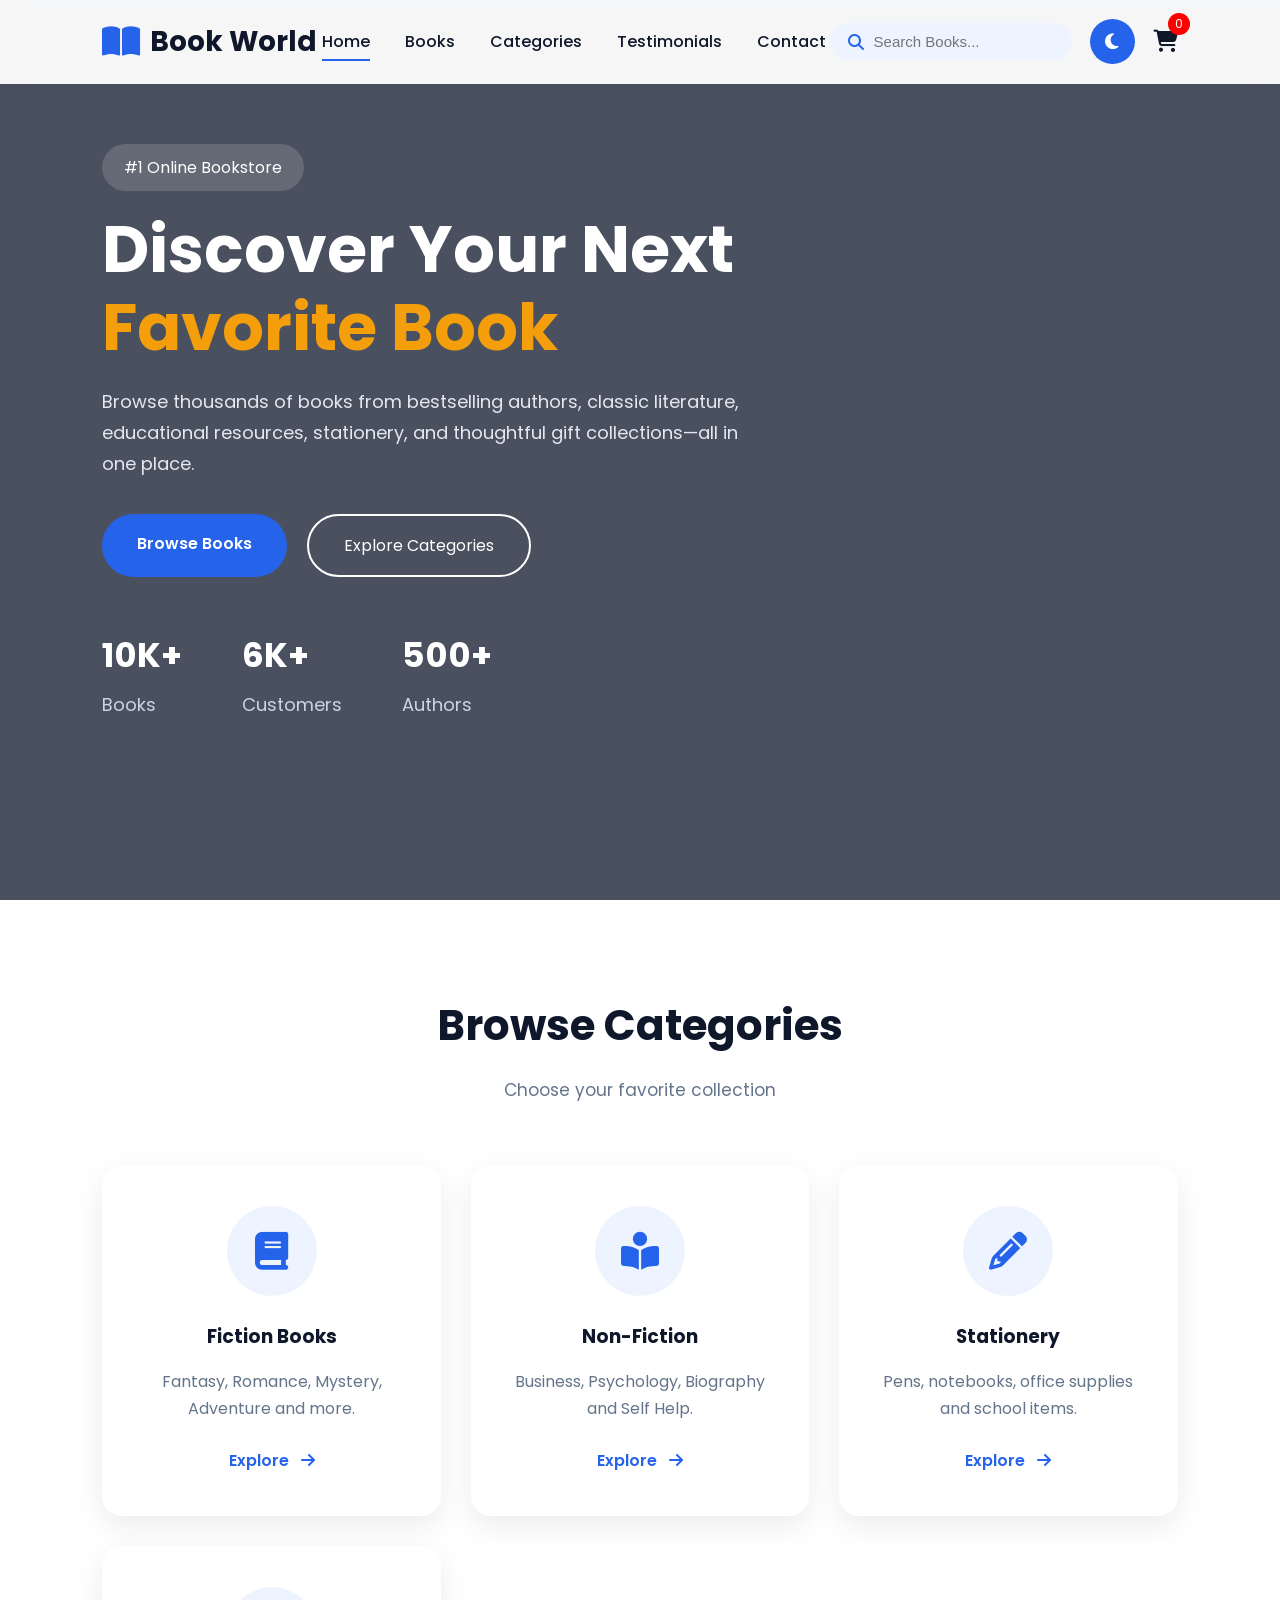
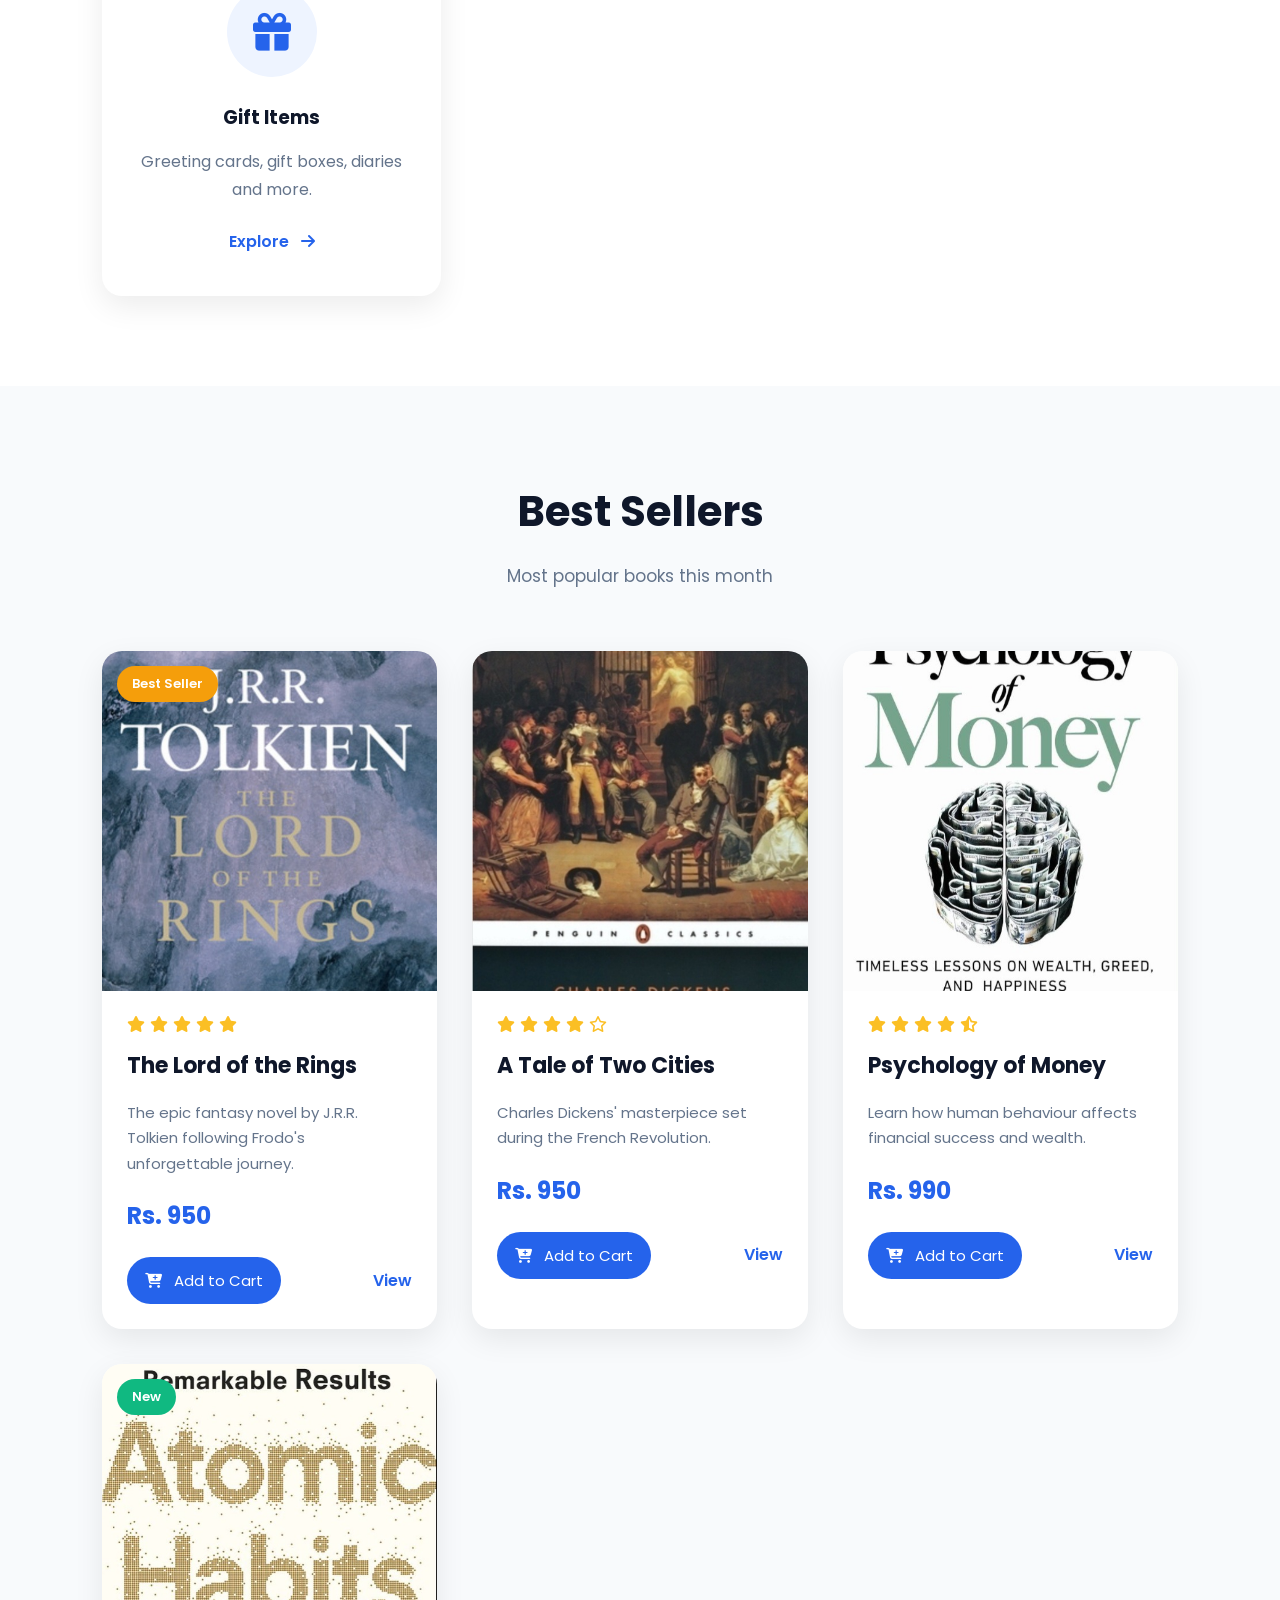
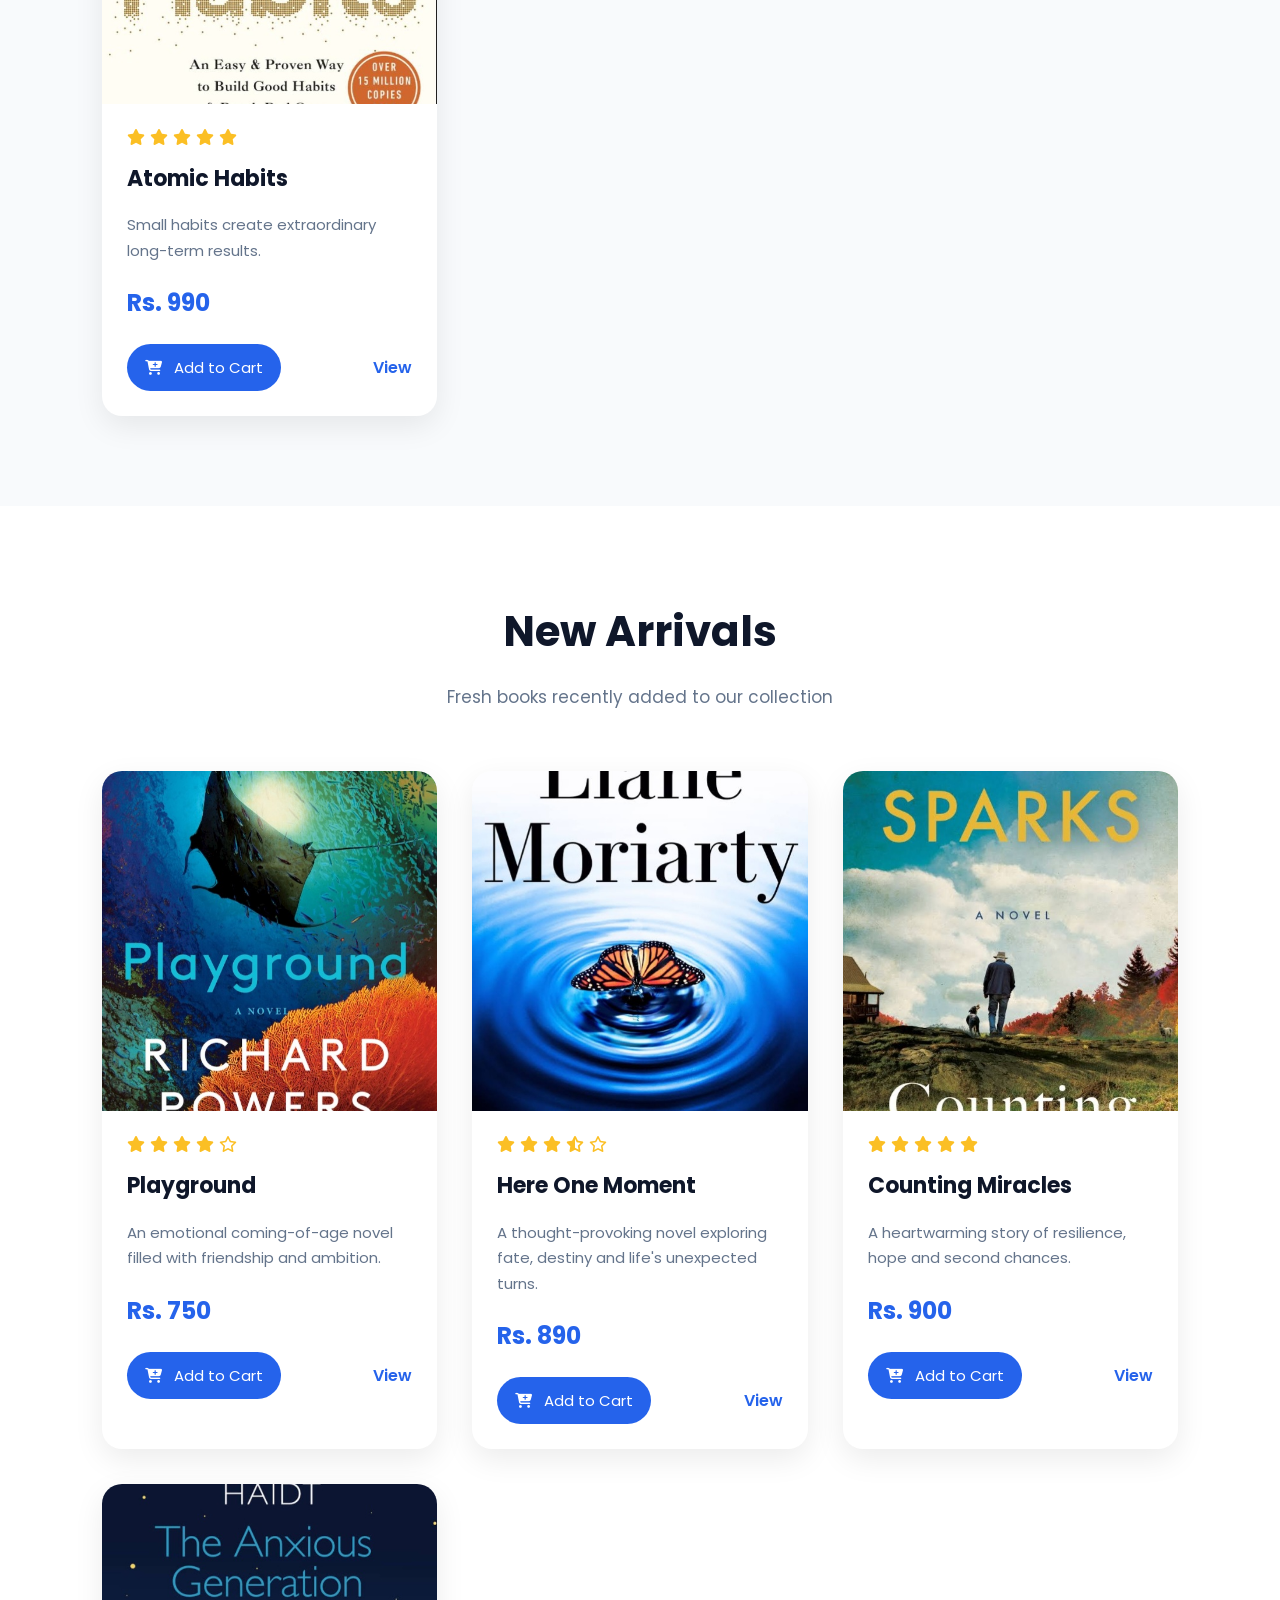
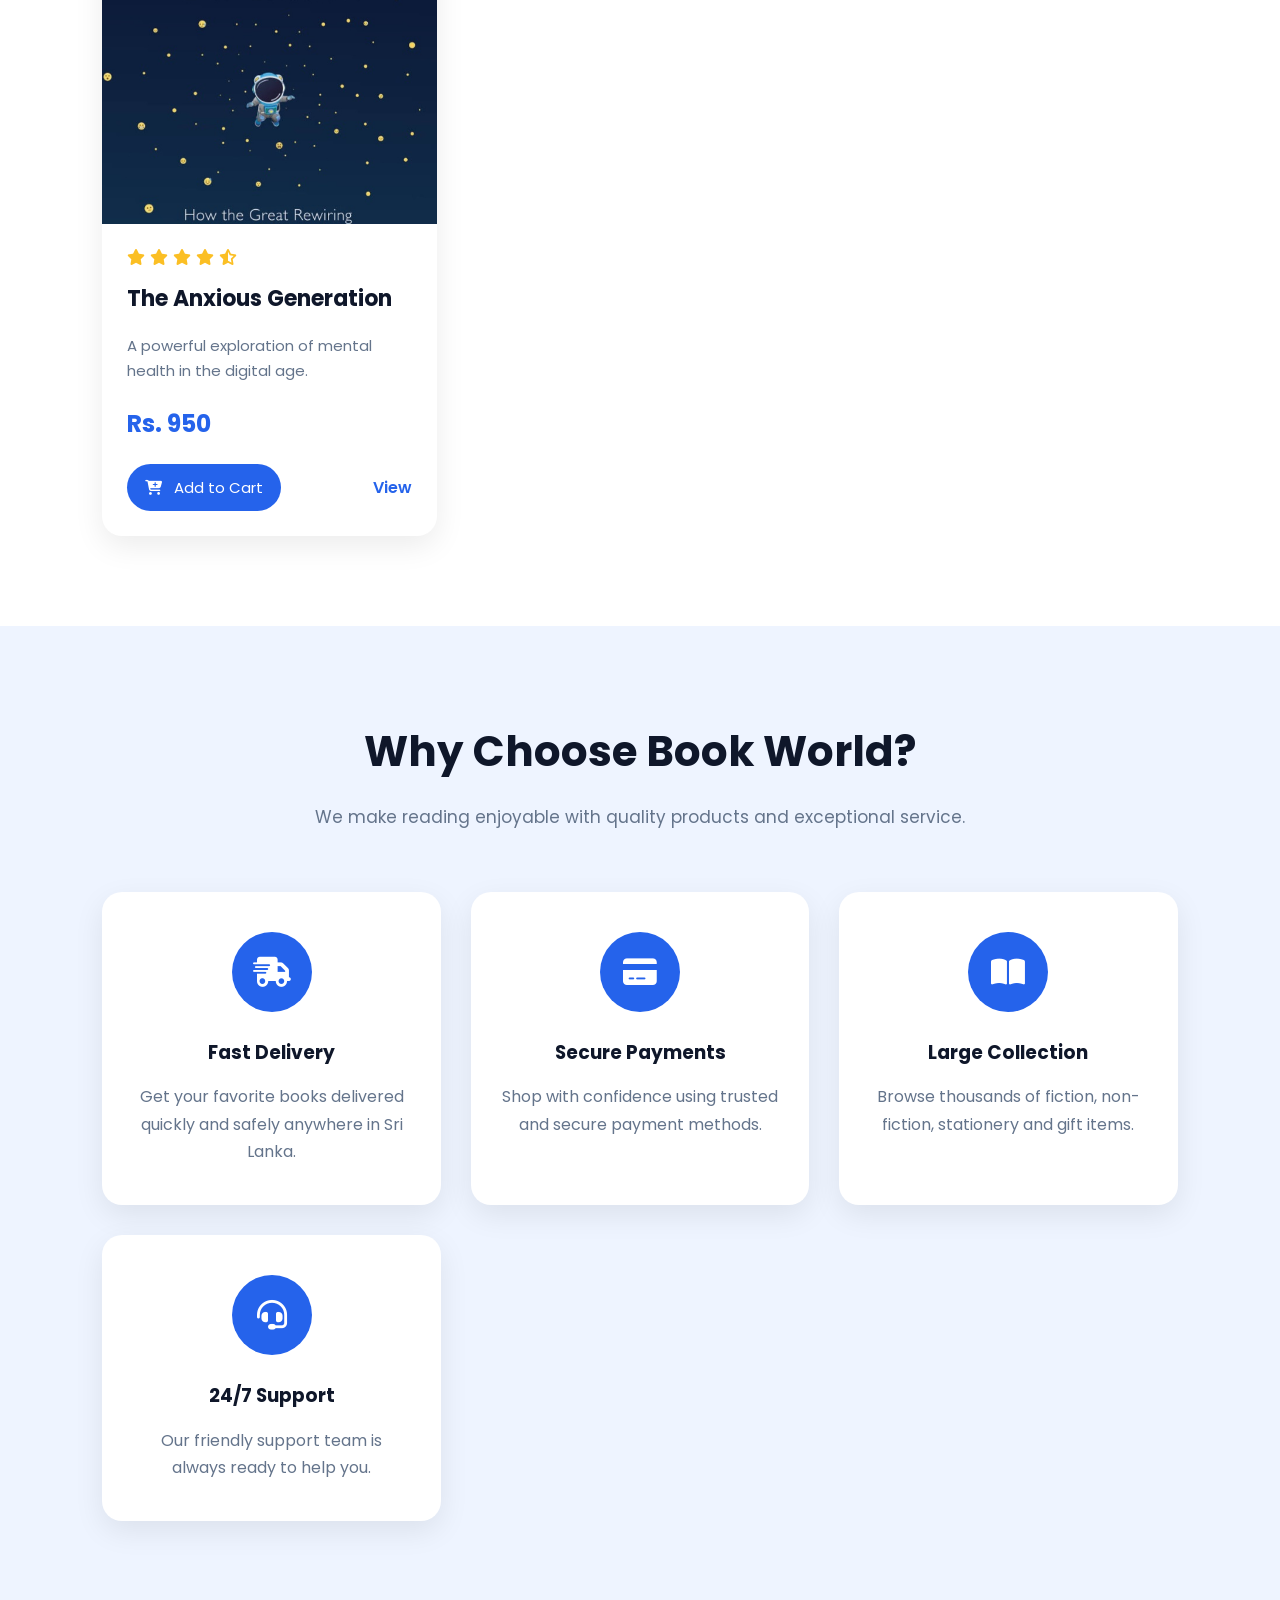
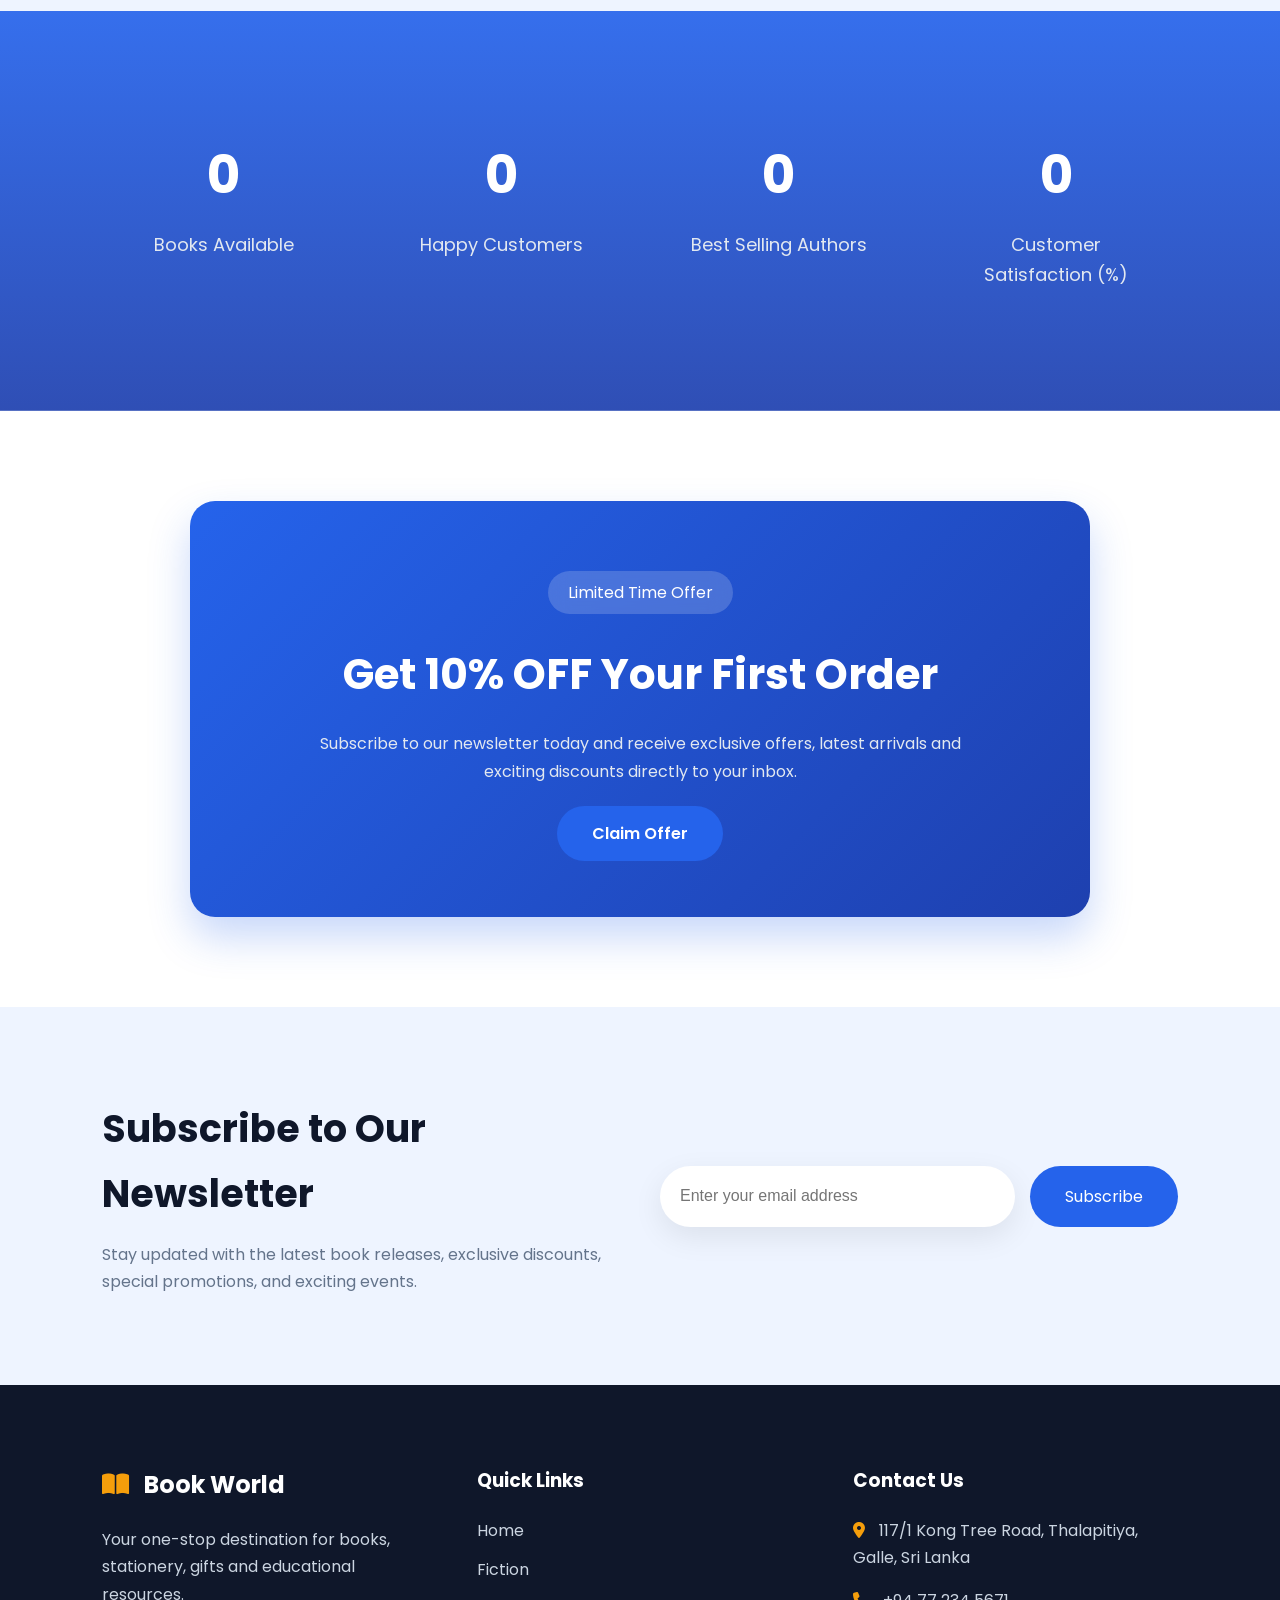
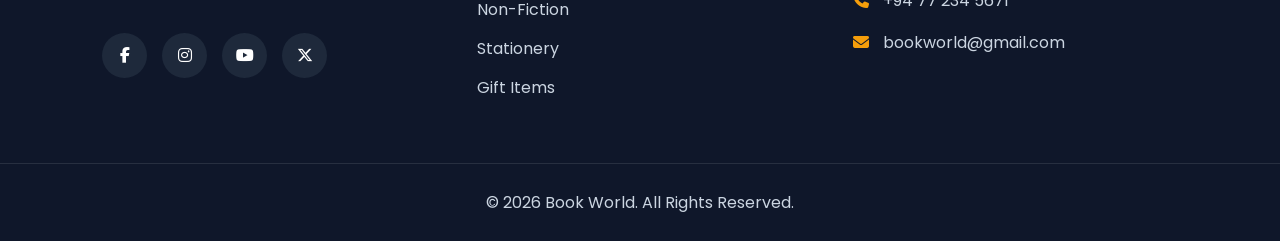
==== index.html @ b63938fe "Redesign homepage with modern bookstore UI" ====
<!DOCTYPE html>
<html lang="en">
<head>
    <meta charset="UTF-8">
    <meta name="viewport" content="width=device-width, initial-scale=1.0">

    <title>Book World | Discover Your Next Favorite Book</title>

    <!-- Google Font -->
    <link href="https://fonts.googleapis.com/css2?family=Poppins:wght@300;400;500;600;700&display=swap" rel="stylesheet">

    <!-- Font Awesome -->
    <link rel="stylesheet"
    href="https://cdnjs.cloudflare.com/ajax/libs/font-awesome/6.6.0/css/all.min.css">

    <link rel="stylesheet" href="styles/style.css">
    <link rel="stylesheet" href="styles/responsive.css">
</head>

<body>

<!-- ================= Loading Screen ================= -->

<div class="loader">

    <div class="loader-content">

        <i class="fa-solid fa-book-open"></i>

        <h2>Book World</h2>

        <span>Loading...</span>

    </div>

</div>

<!-- ================= Scroll To Top ================= -->

<button id="topBtn">

<i class="fa-solid fa-arrow-up"></i>

</button>

<!-- ================= Header ================= -->

<header>

<nav class="navbar">

<div class="logo">

<i class="fa-solid fa-book-open"></i>

<h2>Book World</h2>

</div>

<ul class="nav-links">

<li><a href="index.html" class="active">Home</a></li>

<li><a href="#books">Books</a></li>

<li><a href="#categories">Categories</a></li>

<li><a href="testimonial.html">Testimonials</a></li>

<li><a href="contact us.html">Contact</a></li>

</ul>

<div class="nav-icons">

<div class="search-box">

<i class="fa-solid fa-magnifying-glass"></i>

<input
type="text"
placeholder="Search Books..."
id="searchInput">

</div>

<button id="themeBtn">

<i class="fa-solid fa-moon"></i>

</button>

<div class="cart">

<i class="fa-solid fa-cart-shopping"></i>

<span id="cartCount">0</span>

</div>

<div class="menu-btn">

<i class="fa-solid fa-bars"></i>

</div>

</div>

</nav>

</header>

<!-- ================= Hero ================= -->

<section class="hero">

<div class="hero-overlay">

<div class="hero-content">

<span class="tag">

#1 Online Bookstore

</span>

<h1>

Discover Your Next

<span>Favorite Book</span>

</h1>

<p>

Browse thousands of books from bestselling authors,
classic literature, educational resources, stationery,
and thoughtful gift collections—all in one place.

</p>

<div class="hero-buttons">

<a href="#books" class="primary-btn">

Browse Books

</a>

<a href="#categories" class="secondary-btn">

Explore Categories

</a>

</div>

<div class="hero-stats">

<div>

<h2>10K+</h2>

<p>Books</p>

</div>

<div>

<h2>6K+</h2>

<p>Customers</p>

</div>

<div>

<h2>500+</h2>

<p>Authors</p>

</div>

</div>

</div>

</div>

</section>

<!-- ================= Categories ================= -->

<section class="categories" id="categories">

<div class="section-title">

<h2>

Browse Categories

</h2>

<p>

Choose your favorite collection

</p>

</div>

<div class="category-grid">

<a href="fiction.html" class="category-card">

<div class="category-icon">

<i class="fa-solid fa-book"></i>

</div>

<h3>

Fiction Books

</h3>

<p>

Fantasy, Romance, Mystery,
Adventure and more.

</p>

<span>

Explore

<i class="fa-solid fa-arrow-right"></i>

</span>

</a>

<a href="non-fiction.html" class="category-card">

<div class="category-icon">

<i class="fa-solid fa-book-open-reader"></i>

</div>

<h3>

Non-Fiction

</h3>

<p>

Business, Psychology,
Biography and Self Help.

</p>

<span>

Explore

<i class="fa-solid fa-arrow-right"></i>

</span>

</a>

<a href="stationary.html" class="category-card">

<div class="category-icon">

<i class="fa-solid fa-pencil"></i>

</div>

<h3>

Stationery

</h3>

<p>

Pens, notebooks,
office supplies
and school items.

</p>

<span>

Explore

<i class="fa-solid fa-arrow-right"></i>

</span>

</a>

<a href="gifts & cards.html" class="category-card">

<div class="category-icon">

<i class="fa-solid fa-gift"></i>

</div>

<h3>

Gift Items

</h3>

<p>

Greeting cards,
gift boxes,
diaries and more.

</p>

<span>

Explore

<i class="fa-solid fa-arrow-right"></i>

</span>

</a>

</div>

</section>

<!-- ================= Best Sellers ================= -->

<section class="books" id="books">

<div class="section-title">

<h2>

Best Sellers

</h2>

<p>

Most popular books this month

</p>

</div>

<div class="book-grid">
    <!-- ================= Book Card 1 ================= -->

<div class="book-card">

    <div class="book-image">

        <img src="book world images/lord of the rings.jpg" alt="The Lord of the Rings">

        <span class="badge">
            Best Seller
        </span>

    </div>

    <div class="book-info">

        <div class="rating">

            <i class="fas fa-star"></i>
            <i class="fas fa-star"></i>
            <i class="fas fa-star"></i>
            <i class="fas fa-star"></i>
            <i class="fas fa-star"></i>

        </div>

        <h3>The Lord of the Rings</h3>

        <p>
            The epic fantasy novel by J.R.R. Tolkien
            following Frodo's unforgettable journey.
        </p>

        <h4>Rs. 950</h4>

        <div class="book-buttons">

            <button class="cart-btn">

                <i class="fas fa-cart-plus"></i>

                Add to Cart

            </button>

            <a href="fiction.html">

                View

            </a>

        </div>

    </div>

</div>

<!-- ================= Book Card 2 ================= -->

<div class="book-card">

    <div class="book-image">

        <img src="book world images/a tale of two cities.jpg" alt="A Tale of Two Cities">

    </div>

    <div class="book-info">

        <div class="rating">

            <i class="fas fa-star"></i>
            <i class="fas fa-star"></i>
            <i class="fas fa-star"></i>
            <i class="fas fa-star"></i>
            <i class="far fa-star"></i>

        </div>

        <h3>A Tale of Two Cities</h3>

        <p>

            Charles Dickens' masterpiece set during
            the French Revolution.

        </p>

        <h4>Rs. 950</h4>

        <div class="book-buttons">

            <button class="cart-btn">

                <i class="fas fa-cart-plus"></i>

                Add to Cart

            </button>

            <a href="fiction.html">

                View

            </a>

        </div>

    </div>

</div>

<!-- ================= Book Card 3 ================= -->

<div class="book-card">

    <div class="book-image">

        <img src="book world images/psycology of money.jpg" alt="Psychology of Money">

    </div>

    <div class="book-info">

        <div class="rating">

            <i class="fas fa-star"></i>
            <i class="fas fa-star"></i>
            <i class="fas fa-star"></i>
            <i class="fas fa-star"></i>
            <i class="fas fa-star-half-alt"></i>

        </div>

        <h3>Psychology of Money</h3>

        <p>

            Learn how human behaviour affects
            financial success and wealth.

        </p>

        <h4>Rs. 990</h4>

        <div class="book-buttons">

            <button class="cart-btn">

                <i class="fas fa-cart-plus"></i>

                Add to Cart

            </button>

            <a href="non-fiction.html">

                View

            </a>

        </div>

    </div>

</div>

<!-- ================= Book Card 4 ================= -->

<div class="book-card">

    <div class="book-image">

        <img src="book world images/atomic habits.jpg" alt="Atomic Habits">

        <span class="badge sale">

            New

        </span>

    </div>

    <div class="book-info">

        <div class="rating">

            <i class="fas fa-star"></i>
            <i class="fas fa-star"></i>
            <i class="fas fa-star"></i>
            <i class="fas fa-star"></i>
            <i class="fas fa-star"></i>

        </div>

        <h3>Atomic Habits</h3>

        <p>

            Small habits create extraordinary
            long-term results.

        </p>

        <h4>Rs. 990</h4>

        <div class="book-buttons">

            <button class="cart-btn">

                <i class="fas fa-cart-plus"></i>

                Add to Cart

            </button>

            <a href="non-fiction.html">

                View

            </a>

        </div>

    </div>

</div>

</div>

</section>

<!-- ================= New Arrivals ================= -->

<section class="books arrivals">

    <div class="section-title">

        <h2>

            New Arrivals

        </h2>

        <p>

            Fresh books recently added to our collection

        </p>

    </div>

    <div class="book-grid">

    <div class="book-card">

    <div class="book-image">

    <img src="book world images/playground.jpg" alt="Playground">

    </div>

    <div class="book-info">

    <div class="rating">

    <i class="fas fa-star"></i>
    <i class="fas fa-star"></i>
    <i class="fas fa-star"></i>
    <i class="fas fa-star"></i>
    <i class="far fa-star"></i>

    </div>

    <h3>

    Playground

    </h3>

    <p>

    An emotional coming-of-age novel filled
    with friendship and ambition.

    </p>

    <h4>

    Rs. 750

    </h4>

    <div class="book-buttons">

    <button class="cart-btn">

    <i class="fas fa-cart-plus"></i>

    Add to Cart

    </button>

    <a href="fiction.html">

    View

    </a>

    </div>

    </div>

    </div>

    <div class="book-card">

    <div class="book-image">

    <img src="book world images/here one moment.jpg" alt="Here One Moment">

    </div>

    <div class="book-info">

    <div class="rating">

    <i class="fas fa-star"></i>
    <i class="fas fa-star"></i>
    <i class="fas fa-star"></i>
    <i class="fas fa-star-half-alt"></i>
    <i class="far fa-star"></i>

    </div>

    <h3>

    Here One Moment

    </h3>

    <p>

    A thought-provoking novel exploring fate,
    destiny and life's unexpected turns.

    </p>

    <h4>

    Rs. 890

    </h4>

    <div class="book-buttons">

    <button class="cart-btn">

    <i class="fas fa-cart-plus"></i>

    Add to Cart

    </button>

    <a href="fiction.html">

    View

    </a>

    </div>

    </div>

    </div>

    <div class="book-card">

    <div class="book-image">

    <img src="book world images/counting miracles.jpg" alt="Counting Miracles">

    </div>

    <div class="book-info">

    <div class="rating">

    <i class="fas fa-star"></i>
    <i class="fas fa-star"></i>
    <i class="fas fa-star"></i>
    <i class="fas fa-star"></i>
    <i class="fas fa-star"></i>

    </div>

    <h3>

    Counting Miracles

    </h3>

    <p>

    A heartwarming story of resilience,
    hope and second chances.

    </p>

    <h4>

    Rs. 900

    </h4>

    <div class="book-buttons">

    <button class="cart-btn">

    <i class="fas fa-cart-plus"></i>

    Add to Cart

    </button>

    <a href="fiction.html">

    View

    </a>

    </div>

    </div>

    </div>

    <div class="book-card">

    <div class="book-image">

    <img src="book world images/the anxious generation.jpg" alt="The Anxious Generation">

    </div>

    <div class="book-info">

    <div class="rating">

    <i class="fas fa-star"></i>
    <i class="fas fa-star"></i>
    <i class="fas fa-star"></i>
    <i class="fas fa-star"></i>
    <i class="fas fa-star-half-alt"></i>

    </div>

    <h3>

    The Anxious Generation

    </h3>

    <p>

    A powerful exploration of mental health
    in the digital age.

    </p>

    <h4>

    Rs. 950

    </h4>

    <div class="book-buttons">

    <button class="cart-btn">

    <i class="fas fa-cart-plus"></i>

    Add to Cart

    </button>

    <a href="non-fiction.html">

    View

    </a>

    </div>

    </div>

    </div>

    </div>

</section>

<!-- ================= WHY CHOOSE US ================= -->

<section class="features">

    <div class="section-title">

        <h2>Why Choose Book World?</h2>

        <p>We make reading enjoyable with quality products and exceptional service.</p>

    </div>

    <div class="feature-grid">

        <div class="feature-card">

            <div class="feature-icon">

                <i class="fas fa-truck-fast"></i>

            </div>

            <h3>Fast Delivery</h3>

            <p>

                Get your favorite books delivered quickly and safely anywhere in Sri Lanka.

            </p>

        </div>

        <div class="feature-card">

            <div class="feature-icon">

                <i class="fas fa-credit-card"></i>

            </div>

            <h3>Secure Payments</h3>

            <p>

                Shop with confidence using trusted and secure payment methods.

            </p>

        </div>

        <div class="feature-card">

            <div class="feature-icon">

                <i class="fas fa-book-open"></i>

            </div>

            <h3>Large Collection</h3>

            <p>

                Browse thousands of fiction, non-fiction, stationery and gift items.

            </p>

        </div>

        <div class="feature-card">

            <div class="feature-icon">

                <i class="fas fa-headset"></i>

            </div>

            <h3>24/7 Support</h3>

            <p>

                Our friendly support team is always ready to help you.

            </p>

        </div>

    </div>

</section>

<!-- ================= STATISTICS ================= -->

<section class="stats">

    <div class="overlay">

        <div class="stats-container">

            <div class="stat-box">

                <h2 class="counter" data-target="10000">0</h2>

                <p>Books Available</p>

            </div>

            <div class="stat-box">

                <h2 class="counter" data-target="6000">0</h2>

                <p>Happy Customers</p>

            </div>

            <div class="stat-box">

                <h2 class="counter" data-target="350">0</h2>

                <p>Best Selling Authors</p>

            </div>

            <div class="stat-box">

                <h2 class="counter" data-target="99">0</h2>

                <p>Customer Satisfaction (%)</p>

            </div>

        </div>

    </div>

</section>

<!-- ================= SPECIAL OFFER ================= -->

<section class="offer">

    <div class="offer-content">

        <span class="offer-tag">

            Limited Time Offer

        </span>

        <h2>

            Get 10% OFF Your First Order

        </h2>

        <p>

            Subscribe to our newsletter today and receive exclusive offers,
            latest arrivals and exciting discounts directly to your inbox.

        </p>

        <a href="#newsletter" class="primary-btn">

            Claim Offer

        </a>

    </div>

</section>

<!-- ================= NEWSLETTER ================= -->

<section class="newsletter" id="newsletter">

    <div class="newsletter-container">

        <div class="newsletter-text">

            <h2>Subscribe to Our Newsletter</h2>

            <p>
                Stay updated with the latest book releases, exclusive discounts,
                special promotions, and exciting events.
            </p>

        </div>

        <form class="newsletter-form">

            <input
                type="email"
                placeholder="Enter your email address"
                required
            >

            <button type="submit">

                Subscribe

            </button>

        </form>

    </div>

</section>

<!-- ================= FOOTER ================= -->

<footer>

    <div class="footer-container">

        <div class="footer-column">

            <h2>

                <i class="fas fa-book-open"></i>

                Book World

            </h2>

            <p>

                Your one-stop destination for books,
                stationery, gifts and educational resources.

            </p>

            <div class="social-icons">

                <a href="https://facebook.com">

                    <i class="fab fa-facebook-f"></i>

                </a>

                <a href="https://instagram.com">

                    <i class="fab fa-instagram"></i>

                </a>

                <a href="https://youtube.com">

                    <i class="fab fa-youtube"></i>

                </a>

                <a href="#">

                    <i class="fab fa-x-twitter"></i>

                </a>

            </div>

        </div>

        <div class="footer-column">

            <h3>

                Quick Links

            </h3>

            <ul>

                <li><a href="index.html">Home</a></li>

                <li><a href="fiction.html">Fiction</a></li>

                <li><a href="non-fiction.html">Non-Fiction</a></li>

                <li><a href="stationary.html">Stationery</a></li>

                <li><a href="gifts & cards.html">Gift Items</a></li>

            </ul>

        </div>

        <div class="footer-column">

            <h3>

                Contact Us

            </h3>

            <p>

                <i class="fas fa-location-dot"></i>

                117/1 Kong Tree Road,
                Thalapitiya,
                Galle,
                Sri Lanka

            </p>

            <p>

                <i class="fas fa-phone"></i>

                +94 77 234 5671

            </p>

            <p>

                <i class="fas fa-envelope"></i>

                bookworld@gmail.com

            </p>

        </div>

    </div>

    <div class="footer-bottom">

        <p>

            © 2026 Book World.
            All Rights Reserved.

        </p>

    </div>

</footer>

<!-- ================= Toast Notification ================= -->

<div id="toast">

    <i class="fas fa-circle-check"></i>

    Item Added To Cart

</div>

<!-- ================= JavaScript ================= -->

<script src="js/script.js"></script>

</body>
</html>
---- styles/style.css ----
@import url('https://fonts.googleapis.com/css2?family=Poppins:wght@300;400;500;600;700;800&display=swap');

/* ================= ROOT VARIABLES ================= */

:root{

    --primary:#2563EB;
    --primary-dark:#1E40AF;
    --secondary:#F59E0B;
    --success:#10B981;

    --dark:#0F172A;
    --text:#334155;

    --light:#F8FAFC;
    --white:#ffffff;

    --border:#E2E8F0;

    --shadow:0 10px 30px rgba(0,0,0,.08);

    --transition:.35s ease;

    --radius:16px;

}

/* ================= RESET ================= */

*{

    margin:0;
    padding:0;
    box-sizing:border-box;

}

html{

    scroll-behavior:smooth;

}

body{

    font-family:'Poppins',sans-serif;

    background:var(--light);

    color:var(--text);

    overflow-x:hidden;

    line-height:1.7;

}

img{

    width:100%;
    display:block;

}

a{

    text-decoration:none;

}

ul{

    list-style:none;

}

button{

    cursor:pointer;

    border:none;

    font-family:'Poppins',sans-serif;

}

section{

    padding:90px 8%;

}

/* ================= LOADER ================= */

.loader{

    position:fixed;

    inset:0;

    background:#fff;

    display:flex;

    justify-content:center;

    align-items:center;

    z-index:99999;

    transition:.5s;

}

.loader-content{

    text-align:center;

}

.loader-content i{

    color:var(--primary);

    font-size:60px;

    margin-bottom:15px;

}

.loader-content h2{

    color:var(--dark);

    font-size:34px;

    margin-bottom:10px;

}

.loader-content span{

    color:#777;

    font-size:18px;

}

/* ================= SCROLL BUTTON ================= */

#topBtn{

    position:fixed;

    right:30px;

    bottom:30px;

    width:55px;

    height:55px;

    border-radius:50%;

    background:var(--primary);

    color:white;

    display:none;

    z-index:999;

    box-shadow:var(--shadow);

    transition:var(--transition);

}

#topBtn:hover{

    background:var(--secondary);

    transform:translateY(-5px);

}

/* ================= NAVBAR ================= */

.navbar{

    position:fixed;

    top:0;

    left:0;

    width:100%;

    padding:18px 8%;

    background:rgba(255,255,255,.95);

    backdrop-filter:blur(10px);

    display:flex;

    justify-content:space-between;

    align-items:center;

    z-index:1000;

    box-shadow:0 2px 15px rgba(0,0,0,.05);

}

.logo{

    display:flex;

    align-items:center;

    gap:10px;

}

.logo i{

    color:var(--primary);

    font-size:34px;

}

.logo h2{

    color:var(--dark);

    font-size:28px;

}

.nav-links{

    display:flex;

    gap:35px;

}

.nav-links a{

    color:var(--dark);

    font-weight:500;

    transition:var(--transition);

    position:relative;

}

.nav-links a::after{

    content:"";

    position:absolute;

    width:0;

    height:2px;

    background:var(--primary);

    left:0;

    bottom:-8px;

    transition:var(--transition);

}

.nav-links a:hover::after,

.nav-links .active::after{

    width:100%;

}

.nav-links a:hover{

    color:var(--primary);

}

/* ================= NAV ICONS ================= */

.nav-icons{

    display:flex;

    align-items:center;

    gap:18px;

}

.search-box{

    background:#EEF4FF;

    border-radius:50px;

    display:flex;

    align-items:center;

    padding:10px 18px;

}

.search-box i{

    color:var(--primary);

}

.search-box input{

    border:none;

    outline:none;

    background:none;

    margin-left:10px;

    width:180px;

    font-size:15px;

}

#themeBtn{

    width:45px;

    height:45px;

    border-radius:50%;

    background:var(--primary);

    color:#fff;

    font-size:18px;

    transition:var(--transition);

}

#themeBtn:hover{

    transform:rotate(180deg);

    background:var(--secondary);

}

.cart{

    position:relative;

    cursor:pointer;

    font-size:22px;

    color:var(--dark);

}

.cart span{

    position:absolute;

    top:-10px;

    right:-12px;

    width:22px;

    height:22px;

    border-radius:50%;

    background:red;

    color:white;

    font-size:12px;

    display:flex;

    justify-content:center;

    align-items:center;

}

.menu-btn{

    display:none;

    font-size:24px;

    cursor:pointer;

}

/* ================= HERO ================= */

.hero{

    min-height:100vh;

    display:flex;

    align-items:center;

    background:

    linear-gradient(rgba(15,23,42,.75),

    rgba(15,23,42,.75)),

    url("../book world images/hero.jpg");

    background-size:cover;

    background-position:center;

    color:white;

}

.hero-overlay{

    width:100%;

}

.hero-content{

    max-width:650px;

}

.tag{

    display:inline-block;

    background:rgba(255,255,255,.15);

    padding:10px 22px;

    border-radius:30px;

    margin-bottom:20px;

    backdrop-filter:blur(10px);

}

.hero-content h1{

    font-size:65px;

    line-height:1.2;

    margin-bottom:20px;

}

.hero-content h1 span{

    color:var(--secondary);

}

.hero-content p{

    font-size:18px;

    color:#E2E8F0;

    margin-bottom:35px;

}

/* ================= BUTTONS ================= */

.hero-buttons{

    display:flex;

    gap:20px;

    margin-bottom:50px;

}

.primary-btn{

    padding:16px 35px;

    background:var(--primary);

    color:white;

    border-radius:50px;

    font-weight:600;

    transition:var(--transition);

}

.primary-btn:hover{

    background:var(--secondary);

    transform:translateY(-5px);

}

.secondary-btn{

    padding:16px 35px;

    border:2px solid white;

    border-radius:50px;

    color:white;

    transition:var(--transition);

}

.secondary-btn:hover{

    background:white;

    color:var(--dark);

}

.hero-stats{

    display:flex;

    gap:60px;

}

.hero-stats h2{

    font-size:34px;

}

.hero-stats p{

    margin-top:5px;

    color:#CBD5E1;

}

/* =====================================================
   SECTION TITLES
====================================================== */

.section-title{

    text-align:center;

    margin-bottom:60px;

}

.section-title h2{

    font-size:42px;

    color:var(--dark);

    margin-bottom:15px;

    font-weight:700;

}

.section-title p{

    color:#64748B;

    font-size:17px;

}

/* =====================================================
   CATEGORIES
====================================================== */

.categories{

    background:#fff;

}

.category-grid{

    display:grid;

    grid-template-columns:repeat(auto-fit,minmax(250px,1fr));

    gap:30px;

}

.category-card{

    background:#fff;

    border-radius:20px;

    padding:40px 30px;

    text-align:center;

    box-shadow:var(--shadow);

    transition:var(--transition);

    border:1px solid transparent;

}

.category-card:hover{

    transform:translateY(-12px);

    border-color:var(--primary);

}

.category-icon{

    width:90px;

    height:90px;

    margin:auto;

    border-radius:50%;

    background:#EEF4FF;

    display:flex;

    justify-content:center;

    align-items:center;

    margin-bottom:25px;

}

.category-icon i{

    font-size:38px;

    color:var(--primary);

}

.category-card h3{

    color:var(--dark);

    margin-bottom:15px;

}

.category-card p{

    color:#64748B;

    margin-bottom:25px;

}

.category-card span{

    color:var(--primary);

    font-weight:600;

}

.category-card span i{

    margin-left:8px;

    transition:.3s;

}

.category-card:hover span i{

    transform:translateX(6px);

}

/* =====================================================
   BOOK SECTION
====================================================== */

.books{

    background:var(--light);

}

.book-grid{

    display:grid;

    grid-template-columns:repeat(auto-fit,minmax(270px,1fr));

    gap:35px;

}

/* =====================================================
   BOOK CARD
====================================================== */

.book-card{

    background:#fff;

    border-radius:20px;

    overflow:hidden;

    box-shadow:var(--shadow);

    transition:.35s;

    position:relative;

}

.book-card:hover{

    transform:translateY(-12px);

    box-shadow:0 20px 40px rgba(0,0,0,.15);

}

.book-image{

    position:relative;

    overflow:hidden;

}

.book-image img{

    height:340px;

    object-fit:cover;

    transition:.5s;

}

.book-card:hover img{

    transform:scale(1.08);

}

.badge{

    position:absolute;

    top:15px;

    left:15px;

    background:var(--secondary);

    color:#fff;

    padding:7px 15px;

    border-radius:30px;

    font-size:13px;

    font-weight:600;

}

.sale{

    background:var(--success);

}

.book-info{

    padding:25px;

}

.book-info h3{

    margin:15px 0;

    color:var(--dark);

    font-size:22px;

}

.book-info p{

    color:#64748B;

    font-size:15px;

    margin-bottom:20px;

}

.book-info h4{

    color:var(--primary);

    font-size:24px;

    margin-bottom:20px;

}

/* =====================================================
   RATINGS
====================================================== */

.rating{

    color:#FBBF24;

    display:flex;

    gap:5px;

}

/* =====================================================
   BOOK BUTTONS
====================================================== */

.book-buttons{

    display:flex;

    justify-content:space-between;

    align-items:center;

}

.cart-btn{

    background:var(--primary);

    color:#fff;

    padding:12px 18px;

    border-radius:40px;

    transition:.3s;

    font-size:15px;

}

.cart-btn:hover{

    background:var(--secondary);

}

.cart-btn i{

    margin-right:8px;

}

.book-buttons a{

    color:var(--primary);

    font-weight:600;

    transition:.3s;

}

.book-buttons a:hover{

    color:var(--secondary);

}

/* =====================================================
   NEW ARRIVALS
====================================================== */

.arrivals{

    background:#ffffff;

}

/* =====================================================
   FEATURES
====================================================== */

.features{

    background:#EEF4FF;

}

.feature-grid{

    display:grid;

    grid-template-columns:repeat(auto-fit,minmax(250px,1fr));

    gap:30px;

}

.feature-card{

    background:#fff;

    padding:40px 30px;

    border-radius:20px;

    text-align:center;

    transition:.35s;

    box-shadow:var(--shadow);

}

.feature-card:hover{

    transform:translateY(-10px);

}

.feature-icon{

    width:80px;

    height:80px;

    margin:auto;

    background:var(--primary);

    color:#fff;

    border-radius:50%;

    display:flex;

    justify-content:center;

    align-items:center;

    font-size:30px;

    margin-bottom:25px;

}

.feature-card h3{

    color:var(--dark);

    margin-bottom:15px;

}

.feature-card p{

    color:#64748B;

}

/* =====================================================
   STATISTICS
====================================================== */

.stats{

    background:
    linear-gradient(rgba(37,99,235,.92),
    rgba(30,64,175,.92)),
    url("../book world images/stats-bg.jpg");

    background-size:cover;
    background-position:center;
    color:#fff;

}

.overlay{

    width:100%;

}

.stats-container{

    display:grid;

    grid-template-columns:repeat(auto-fit,minmax(220px,1fr));

    gap:35px;

    text-align:center;

}

.stat-box{

    padding:30px 20px;

}

.stat-box h2{

    font-size:52px;

    margin-bottom:10px;

    font-weight:700;

}

.stat-box p{

    font-size:18px;

    color:#E2E8F0;

}

/* =====================================================
   SPECIAL OFFER
====================================================== */

.offer{

    background:#fff;

}

.offer-content{

    max-width:900px;

    margin:auto;

    text-align:center;

    padding:70px 40px;

    border-radius:25px;

    background:linear-gradient(135deg,var(--primary),var(--primary-dark));

    color:#fff;

    box-shadow:0 20px 40px rgba(37,99,235,.25);

}

.offer-tag{

    display:inline-block;

    padding:8px 20px;

    background:rgba(255,255,255,.18);

    border-radius:50px;

    margin-bottom:25px;

    backdrop-filter:blur(10px);

}

.offer-content h2{

    font-size:42px;

    margin-bottom:20px;

}

.offer-content p{

    max-width:650px;

    margin:0 auto 35px;

    color:#E2E8F0;

}

/* =====================================================
   NEWSLETTER
====================================================== */

.newsletter{

    background:#EEF4FF;

}

.newsletter-container{

    display:flex;

    justify-content:space-between;

    align-items:center;

    gap:40px;

    flex-wrap:wrap;

}

.newsletter-text{

    flex:1;

}

.newsletter-text h2{

    color:var(--dark);

    font-size:38px;

    margin-bottom:15px;

}

.newsletter-text p{

    color:#64748B;

    max-width:600px;

}

.newsletter-form{

    flex:1;

    display:flex;

    gap:15px;

    justify-content:flex-end;

    flex-wrap:wrap;

}

.newsletter-form input{

    flex:1;

    min-width:260px;

    padding:18px 20px;

    border:none;

    border-radius:50px;

    outline:none;

    font-size:16px;

    box-shadow:var(--shadow);

}

.newsletter-form button{

    padding:18px 35px;

    background:var(--primary);

    color:#fff;

    border-radius:50px;

    transition:var(--transition);

    font-size:16px;

}

.newsletter-form button:hover{

    background:var(--secondary);

}

/* =====================================================
   FOOTER
====================================================== */

footer{

    background:var(--dark);

    color:#CBD5E1;

    padding-top:80px;

}

.footer-container{

    width:84%;

    margin:auto;

    display:grid;

    grid-template-columns:repeat(auto-fit,minmax(250px,1fr));

    gap:50px;

    padding-bottom:50px;

}

.footer-column h2,
.footer-column h3{

    color:#fff;

    margin-bottom:20px;

}

.footer-column p{

    margin-bottom:15px;

}

.footer-column ul li{

    margin-bottom:12px;

}

.footer-column ul li a{

    color:#CBD5E1;

    transition:.3s;

}

.footer-column ul li a:hover{

    color:var(--secondary);

    padding-left:6px;

}

.footer-column i{

    margin-right:10px;

    color:var(--secondary);

}

/* =====================================================
   SOCIAL ICONS
====================================================== */

.social-icons{

    display:flex;

    gap:15px;

    margin-top:25px;

}

.social-icons a{

    width:45px;

    height:45px;

    border-radius:50%;

    background:#1E293B;

    color:#fff;

    display:flex;

    justify-content:center;

    align-items:center;

    transition:.35s;

}

.social-icons a i{

    margin:0;

    color:#fff;

}

.social-icons a:hover{

    background:var(--primary);

    transform:translateY(-5px);

}

.footer-bottom{

    border-top:1px solid rgba(255,255,255,.1);

    text-align:center;

    padding:25px;

}

/* =====================================================
   TOAST
====================================================== */

#toast{

    position:fixed;

    right:30px;

    bottom:30px;

    background:var(--success);

    color:#fff;

    padding:16px 25px;

    border-radius:12px;

    box-shadow:var(--shadow);

    opacity:0;

    visibility:hidden;

    transform:translateY(30px);

    transition:.35s;

    z-index:9999;

}

#toast.show{

    opacity:1;

    visibility:visible;

    transform:translateY(0);

}

#toast i{

    margin-right:10px;

}

/* =====================================================
   ANIMATIONS
====================================================== */

@keyframes fadeUp{

    from{

        opacity:0;

        transform:translateY(40px);

    }

    to{

        opacity:1;

        transform:translateY(0);

    }

}

.hero-content,
.category-card,
.book-card,
.feature-card{

    animation:fadeUp .8s ease;

}

/* =====================================================
   DARK MODE
====================================================== */

body.dark{

    background:#0F172A;

    color:#E2E8F0;

}

body.dark .navbar{

    background:#111827;

}

body.dark .logo h2,
body.dark .section-title h2,
body.dark .book-info h3,
body.dark .feature-card h3,
body.dark .newsletter-text h2{

    color:#fff;

}

body.dark .book-card,
body.dark .feature-card,
body.dark .category-card{

    background:#1E293B;

}

body.dark .book-info p,
body.dark .feature-card p,
body.dark .category-card p,
body.dark .section-title p{

    color:#CBD5E1;

}

body.dark .categories,
body.dark .offer,
body.dark .arrivals{

    background:#0F172A;

}

body.dark .features,
body.dark .newsletter{

    background:#111827;

}

body.dark .search-box{

    background:#334155;

}

body.dark .search-box input{

    color:#fff;

}

body.dark .search-box input::placeholder{

    color:#CBD5E1;

}

body.dark .nav-links a{

    color:#fff;

}

body.dark footer{

    background:#020617;

}
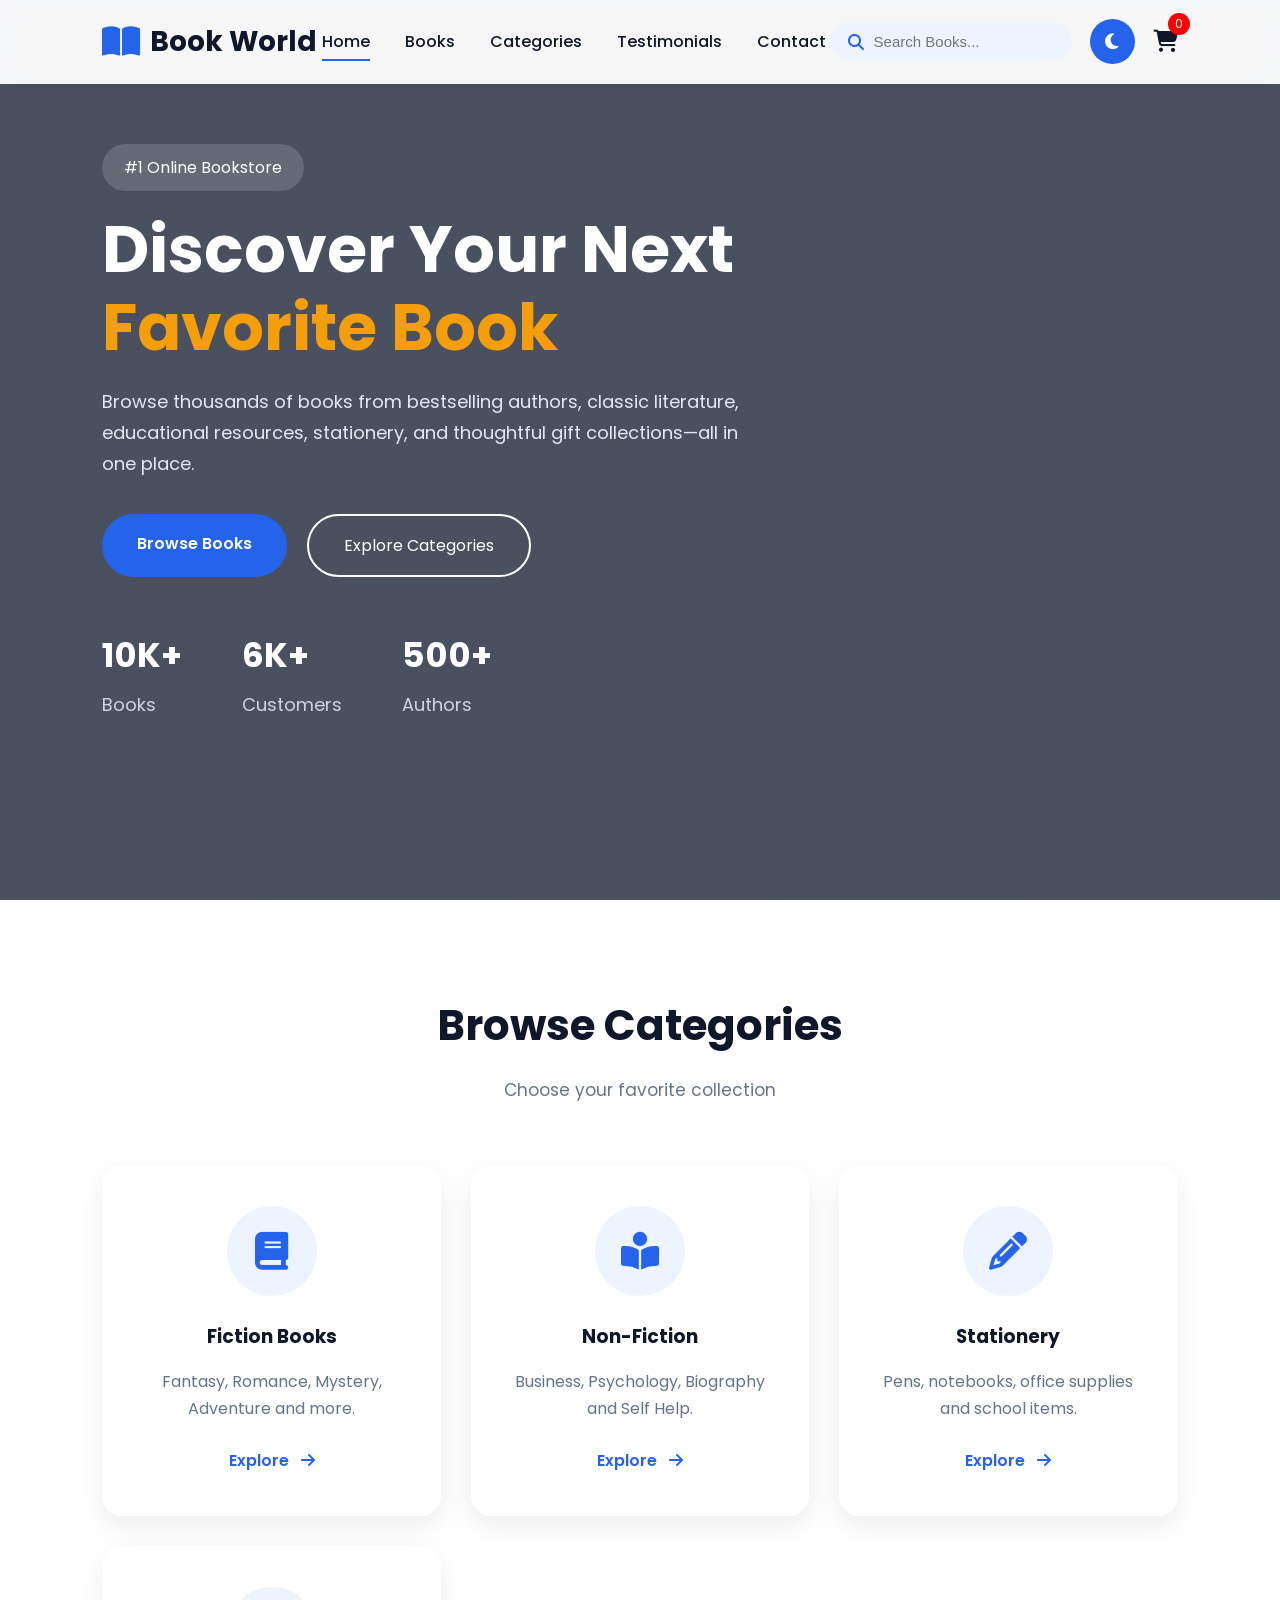
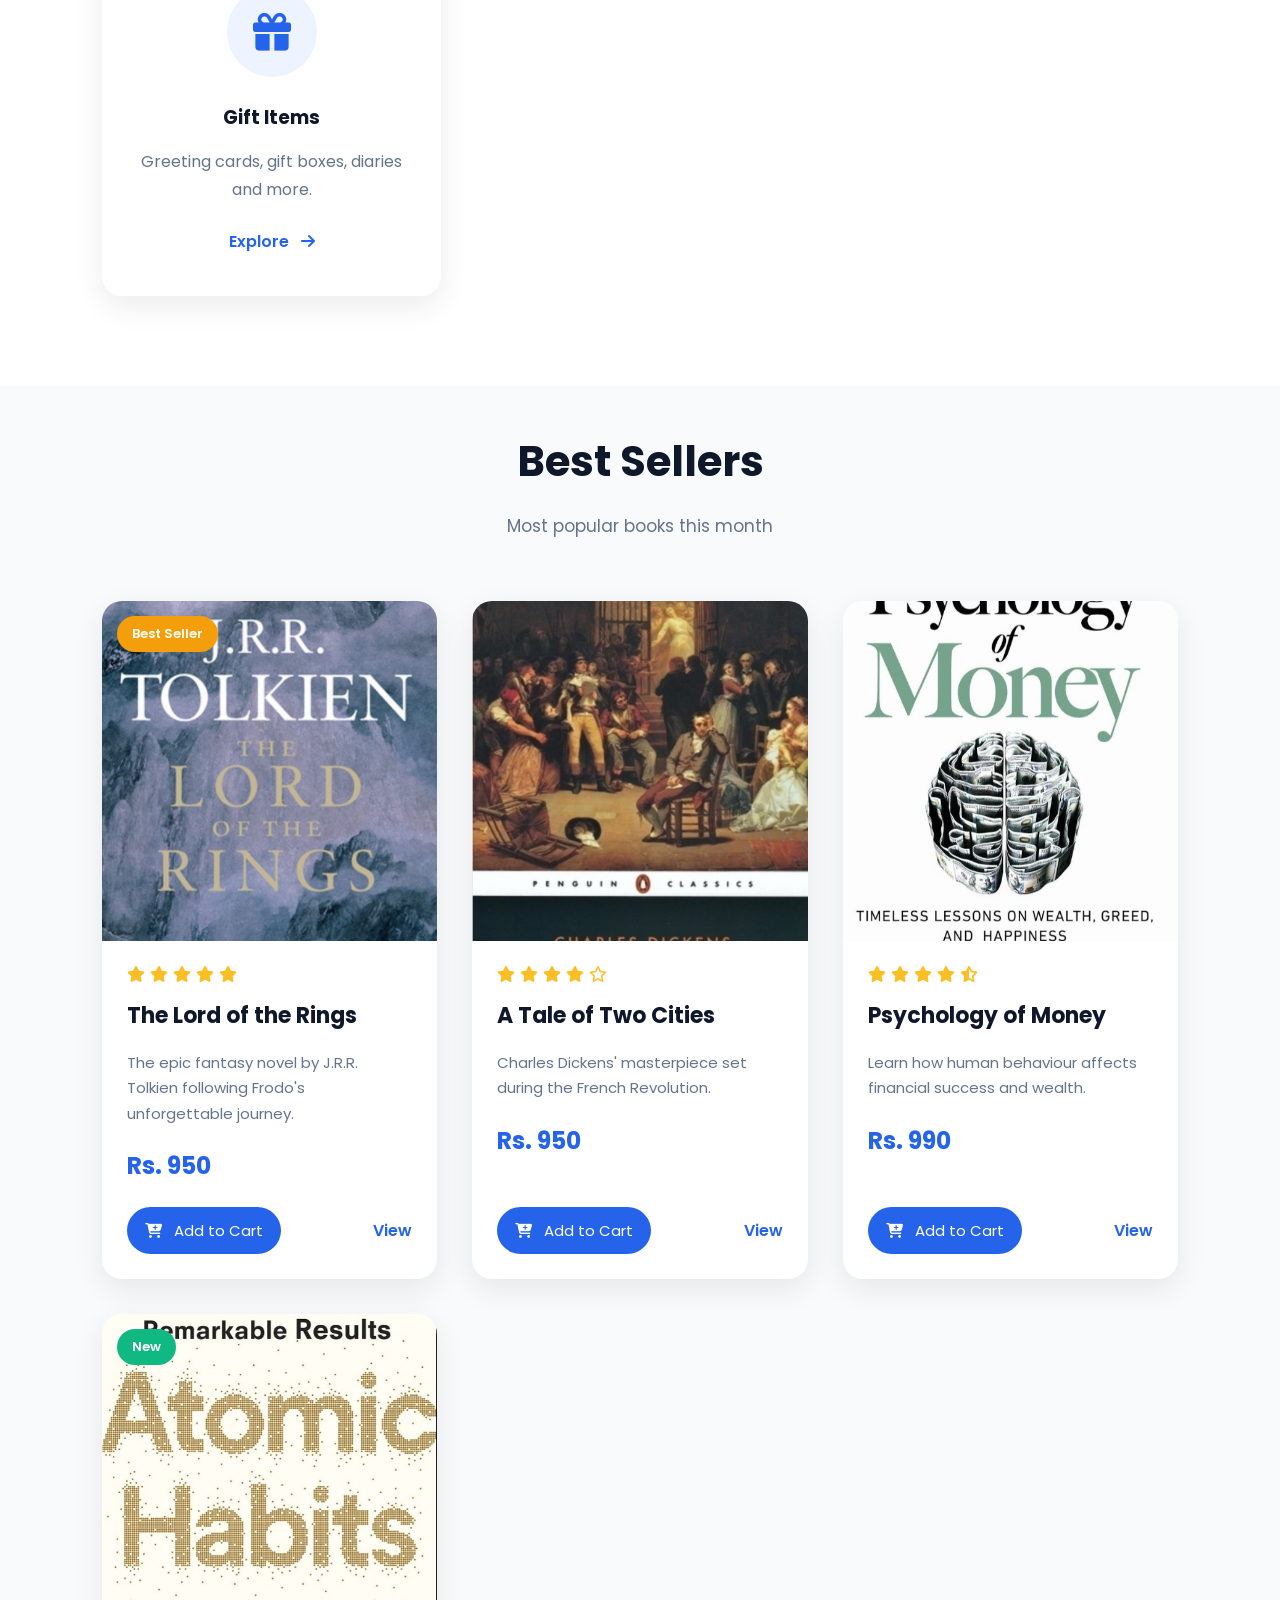
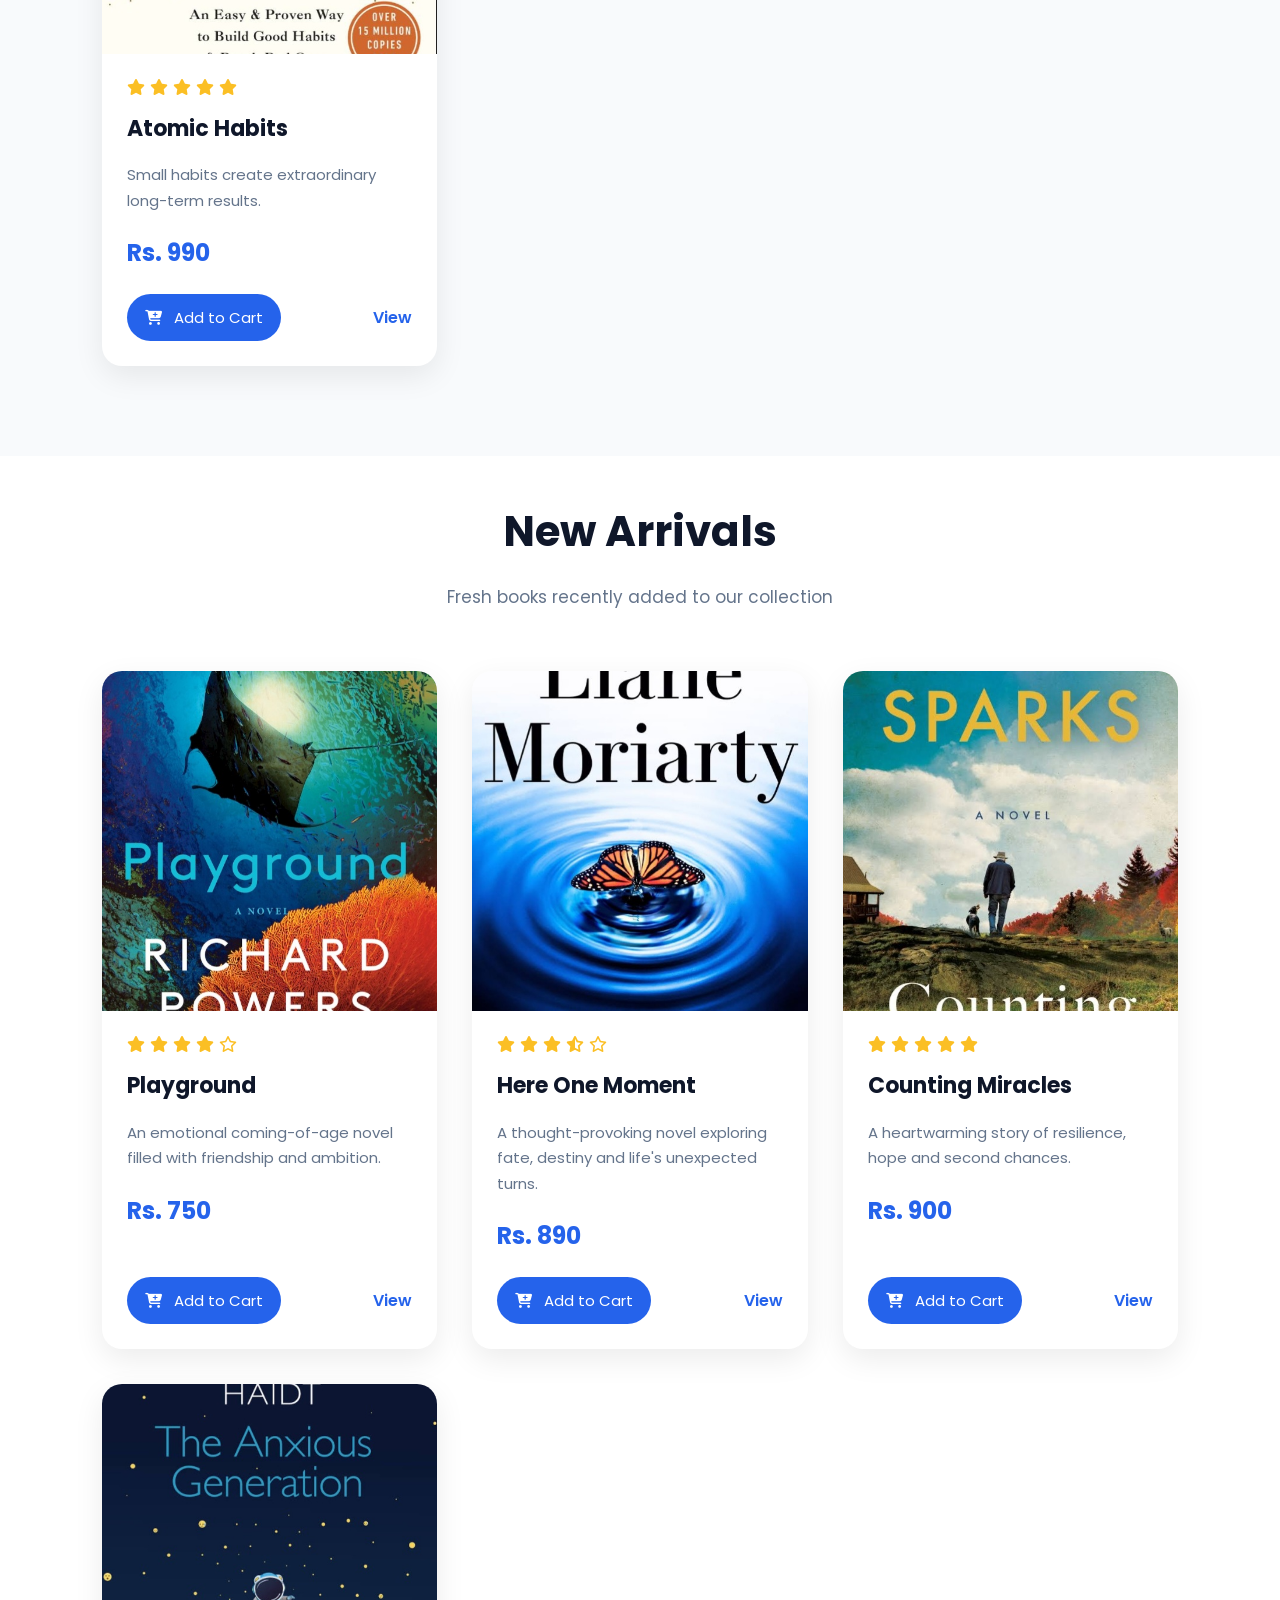
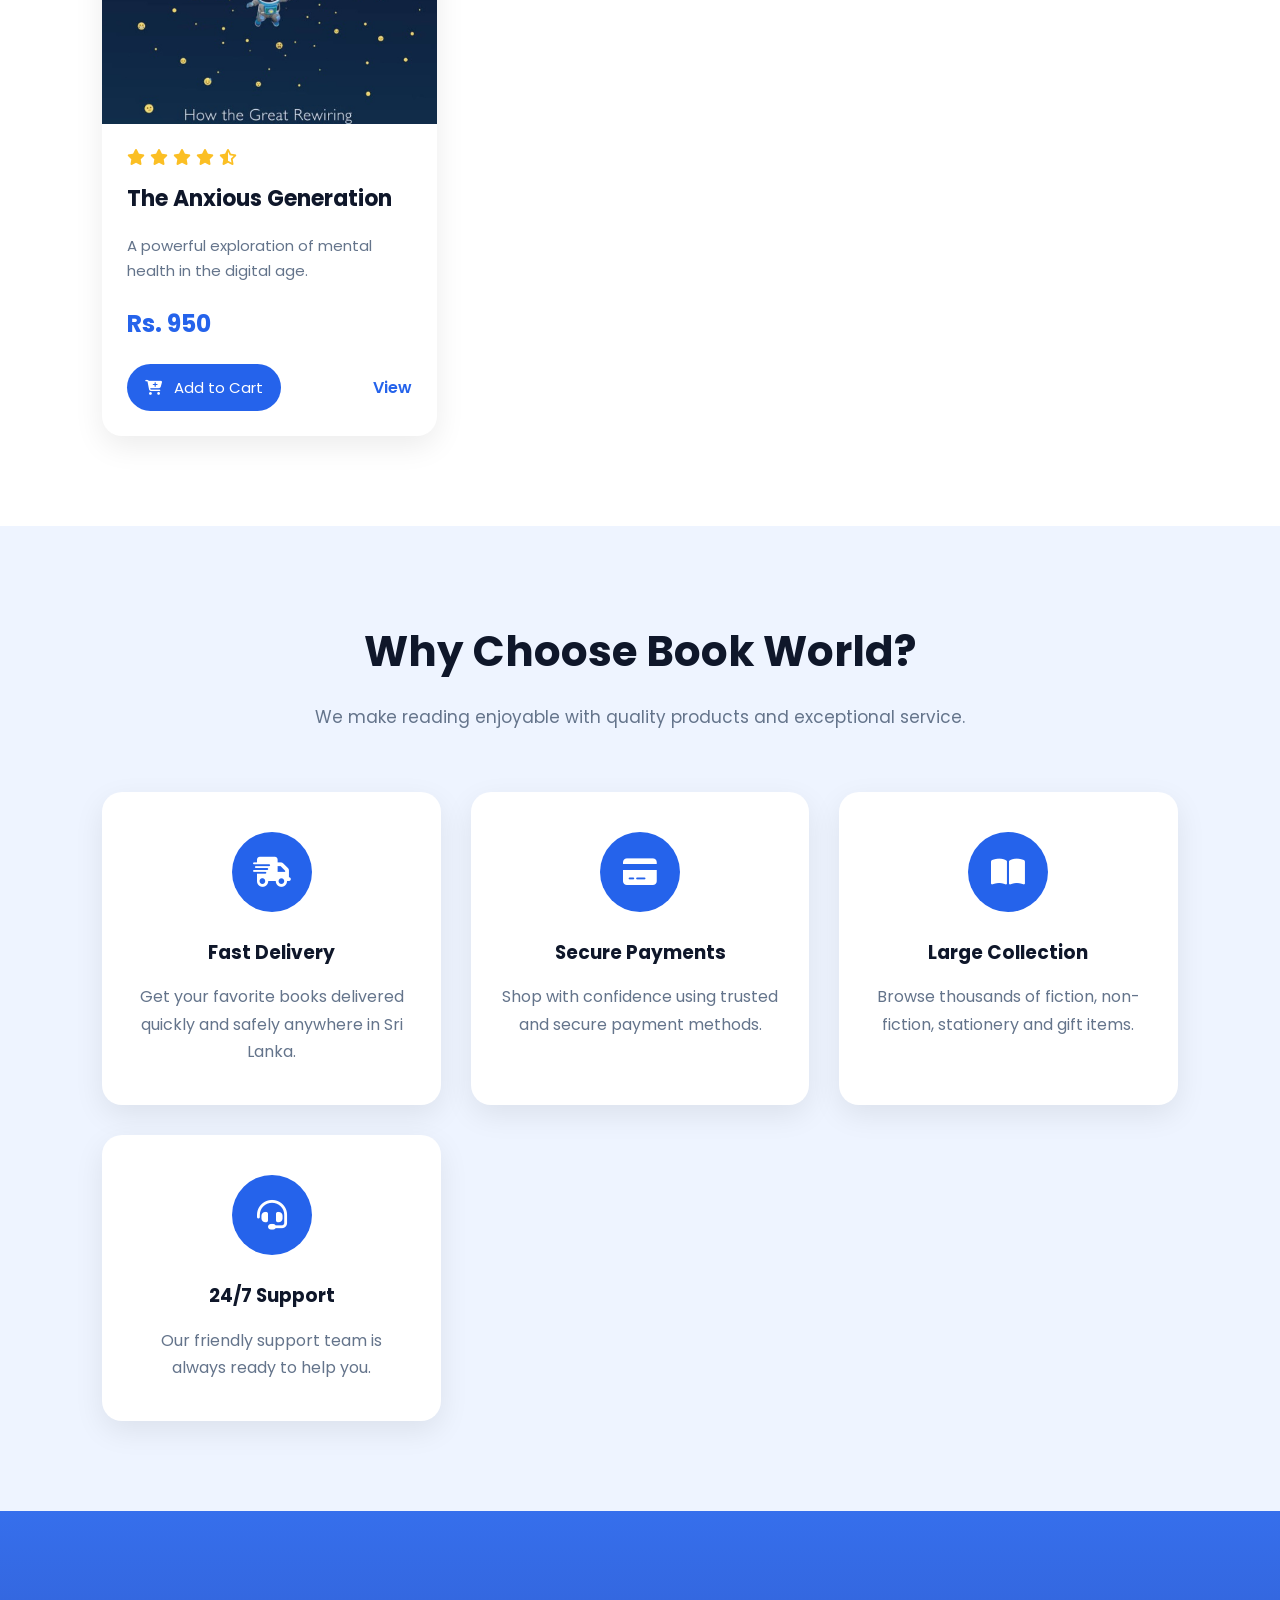
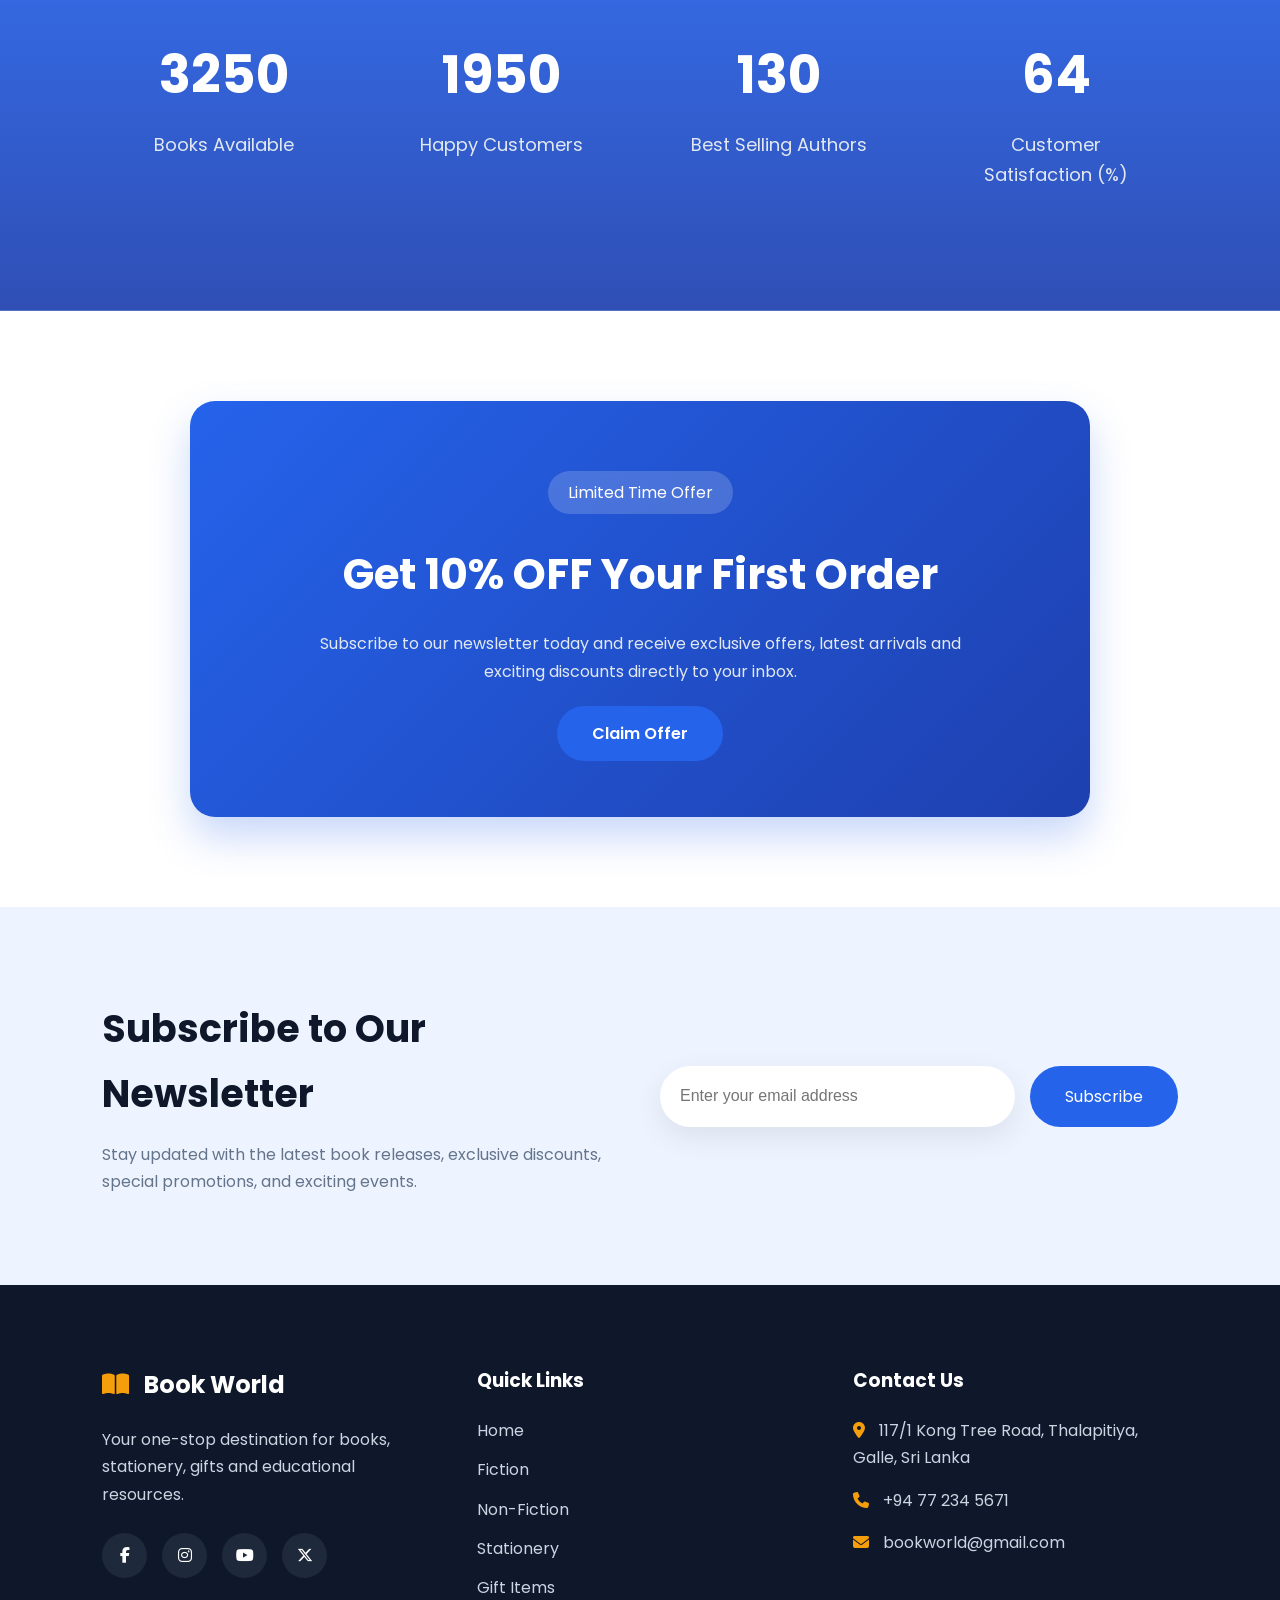
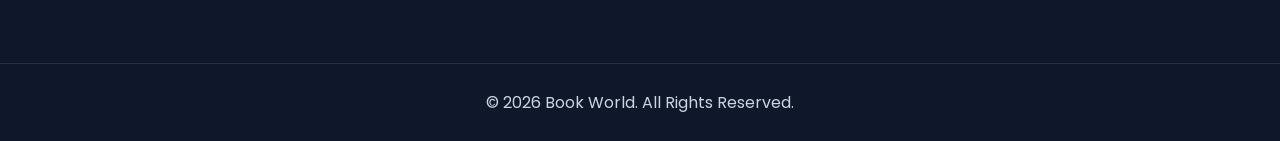
==== commit 9b180480: "Redesign gift items & stationery page with modern e-commerce layout" ====
--- a/index.html
+++ b/index.html
@@ -274,7 +274,7 @@
 
 </a>
 
-<a href="stationary.html" class="category-card">
+<a href="stationery.html" class="category-card">
 
 <div class="category-icon">
 
@@ -306,7 +306,7 @@
 
 </a>
 
-<a href="gifts & cards.html" class="category-card">
+<a href="gifts.html" class="category-card">
 
 <div class="category-icon">
 
--- a/styles/style.css
+++ b/styles/style.css
@@ -28,554 +28,344 @@
 /* ================= RESET ================= */
 
 *{
-
     margin:0;
     padding:0;
     box-sizing:border-box;
-
 }
 
 html{
-
     scroll-behavior:smooth;
-
 }
 
 body{
-
     font-family:'Poppins',sans-serif;
-
     background:var(--light);
-
     color:var(--text);
-
     overflow-x:hidden;
-
     line-height:1.7;
-
 }
 
 img{
-
     width:100%;
     display:block;
-
 }
 
 a{
-
     text-decoration:none;
-
 }
 
 ul{
-
     list-style:none;
-
 }
 
 button{
-
     cursor:pointer;
-
     border:none;
-
     font-family:'Poppins',sans-serif;
-
 }
 
 section{
-
     padding:90px 8%;
-
 }
 
 /* ================= LOADER ================= */
 
 .loader{
-
     position:fixed;
-
     inset:0;
-
     background:#fff;
-
-    display:flex;
-
+    display:flex;
     justify-content:center;
-
-    align-items:center;
-
+    align-items:center;
     z-index:99999;
-
     transition:.5s;
-
 }
 
 .loader-content{
-
     text-align:center;
-
 }
 
 .loader-content i{
-
     color:var(--primary);
-
     font-size:60px;
-
     margin-bottom:15px;
-
 }
 
 .loader-content h2{
-
     color:var(--dark);
-
     font-size:34px;
-
     margin-bottom:10px;
-
 }
 
 .loader-content span{
-
     color:#777;
-
     font-size:18px;
-
 }
 
 /* ================= SCROLL BUTTON ================= */
 
 #topBtn{
-
     position:fixed;
-
-    right:30px;
-
-    bottom:30px;
-
+    right:20px;
+    bottom:20px;
     width:55px;
-
     height:55px;
-
+    border: none;
     border-radius:50%;
-
     background:var(--primary);
-
     color:white;
-
     display:none;
-
     z-index:999;
-
     box-shadow:var(--shadow);
-
     transition:var(--transition);
-
+    justify-content: center;
+    align-items: center;
+    font-size: 20px;
+    cursor: pointer;
+}
+
+#topBtn i{
+    margin: 0;
+    line-height: 1;
 }
 
 #topBtn:hover{
-
     background:var(--secondary);
-
     transform:translateY(-5px);
-
 }
 
 /* ================= NAVBAR ================= */
 
 .navbar{
-
     position:fixed;
-
     top:0;
-
     left:0;
-
     width:100%;
-
     padding:18px 8%;
-
     background:rgba(255,255,255,.95);
-
     backdrop-filter:blur(10px);
-
-    display:flex;
-
+    display:flex;
     justify-content:space-between;
-
-    align-items:center;
-
+    align-items:center;
     z-index:1000;
-
     box-shadow:0 2px 15px rgba(0,0,0,.05);
-
 }
 
 .logo{
-
-    display:flex;
-
-    align-items:center;
-
+    display:flex;
+    align-items:center;
     gap:10px;
-
 }
 
 .logo i{
-
     color:var(--primary);
-
     font-size:34px;
-
 }
 
 .logo h2{
-
     color:var(--dark);
-
     font-size:28px;
-
 }
 
 .nav-links{
-
-    display:flex;
-
+    display:flex;
     gap:35px;
-
 }
 
 .nav-links a{
-
     color:var(--dark);
-
     font-weight:500;
-
     transition:var(--transition);
-
     position:relative;
-
 }
 
 .nav-links a::after{
-
     content:"";
-
     position:absolute;
-
     width:0;
-
     height:2px;
-
     background:var(--primary);
-
     left:0;
-
     bottom:-8px;
-
     transition:var(--transition);
-
 }
 
 .nav-links a:hover::after,
-
 .nav-links .active::after{
-
     width:100%;
-
 }
 
 .nav-links a:hover{
-
     color:var(--primary);
-
 }
 
 /* ================= NAV ICONS ================= */
 
 .nav-icons{
-
-    display:flex;
-
-    align-items:center;
-
+    display:flex;
+    align-items:center;
     gap:18px;
-
 }
 
 .search-box{
-
     background:#EEF4FF;
-
     border-radius:50px;
-
-    display:flex;
-
-    align-items:center;
-
+    display:flex;
+    align-items:center;
     padding:10px 18px;
-
 }
 
 .search-box i{
-
     color:var(--primary);
-
 }
 
 .search-box input{
-
     border:none;
-
     outline:none;
-
     background:none;
-
     margin-left:10px;
-
     width:180px;
-
     font-size:15px;
-
 }
 
 #themeBtn{
-
     width:45px;
-
     height:45px;
-
     border-radius:50%;
-
     background:var(--primary);
-
-    color:#fff;
-
+    color:#fff;
     font-size:18px;
-
     transition:var(--transition);
-
 }
 
 #themeBtn:hover{
-
     transform:rotate(180deg);
-
     background:var(--secondary);
-
 }
 
 .cart{
-
     position:relative;
-
     cursor:pointer;
-
     font-size:22px;
-
     color:var(--dark);
-
 }
 
 .cart span{
-
     position:absolute;
-
     top:-10px;
-
     right:-12px;
-
     width:22px;
-
     height:22px;
-
     border-radius:50%;
-
     background:red;
-
     color:white;
-
     font-size:12px;
-
-    display:flex;
-
+    display:flex;
     justify-content:center;
-
-    align-items:center;
-
+    align-items:center;
 }
 
 .menu-btn{
-
     display:none;
-
     font-size:24px;
-
     cursor:pointer;
-
 }
 
 /* ================= HERO ================= */
 
 .hero{
-
     min-height:100vh;
-
-    display:flex;
-
-    align-items:center;
-
+    display:flex;
+    align-items:center;
     background:
-
     linear-gradient(rgba(15,23,42,.75),
-
     rgba(15,23,42,.75)),
-
     url("../book world images/hero.jpg");
-
     background-size:cover;
-
     background-position:center;
-
     color:white;
-
 }
 
 .hero-overlay{
-
     width:100%;
-
 }
 
 .hero-content{
-
     max-width:650px;
-
 }
 
 .tag{
-
     display:inline-block;
-
     background:rgba(255,255,255,.15);
-
     padding:10px 22px;
-
     border-radius:30px;
-
     margin-bottom:20px;
-
     backdrop-filter:blur(10px);
-
 }
 
 .hero-content h1{
-
     font-size:65px;
-
     line-height:1.2;
-
     margin-bottom:20px;
-
 }
 
 .hero-content h1 span{
-
     color:var(--secondary);
-
 }
 
 .hero-content p{
-
     font-size:18px;
-
     color:#E2E8F0;
-
     margin-bottom:35px;
-
 }
 
 /* ================= BUTTONS ================= */
 
 .hero-buttons{
-
-    display:flex;
-
+    display:flex;
     gap:20px;
-
     margin-bottom:50px;
-
 }
 
 .primary-btn{
-
     padding:16px 35px;
-
     background:var(--primary);
-
     color:white;
-
     border-radius:50px;
-
     font-weight:600;
-
     transition:var(--transition);
-
 }
 
 .primary-btn:hover{
-
     background:var(--secondary);
-
     transform:translateY(-5px);
-
 }
 
 .secondary-btn{
-
     padding:16px 35px;
-
     border:2px solid white;
-
     border-radius:50px;
-
     color:white;
-
     transition:var(--transition);
-
 }
 
 .secondary-btn:hover{
-
     background:white;
-
     color:var(--dark);
-
 }
 
 .hero-stats{
-
-    display:flex;
-
+    display:flex;
     gap:60px;
-
 }
 
 .hero-stats h2{
-
     font-size:34px;
-
 }
 
 .hero-stats p{
-
     margin-top:5px;
-
     color:#CBD5E1;
-
 }
 
 /* =====================================================
@@ -583,31 +373,20 @@
 ====================================================== */
 
 .section-title{
-
     text-align:center;
-
     margin-bottom:60px;
-
 }
 
 .section-title h2{
-
     font-size:42px;
-
     color:var(--dark);
-
     margin-bottom:15px;
-
     font-weight:700;
-
 }
 
 .section-title p{
-
     color:#64748B;
-
     font-size:17px;
-
 }
 
 /* =====================================================
@@ -615,113 +394,69 @@
 ====================================================== */
 
 .categories{
-
     background:#fff;
-
 }
 
 .category-grid{
-
     display:grid;
-
     grid-template-columns:repeat(auto-fit,minmax(250px,1fr));
-
     gap:30px;
-
 }
 
 .category-card{
-
     background:#fff;
-
     border-radius:20px;
-
     padding:40px 30px;
-
     text-align:center;
-
     box-shadow:var(--shadow);
-
     transition:var(--transition);
-
     border:1px solid transparent;
-
 }
 
 .category-card:hover{
-
     transform:translateY(-12px);
-
     border-color:var(--primary);
-
 }
 
 .category-icon{
-
     width:90px;
-
     height:90px;
-
     margin:auto;
-
     border-radius:50%;
-
     background:#EEF4FF;
-
-    display:flex;
-
+    display:flex;
     justify-content:center;
-
-    align-items:center;
-
+    align-items:center;
     margin-bottom:25px;
-
 }
 
 .category-icon i{
-
     font-size:38px;
-
     color:var(--primary);
-
 }
 
 .category-card h3{
-
     color:var(--dark);
-
     margin-bottom:15px;
-
 }
 
 .category-card p{
-
     color:#64748B;
-
     margin-bottom:25px;
-
 }
 
 .category-card span{
-
     color:var(--primary);
-
     font-weight:600;
-
 }
 
 .category-card span i{
-
     margin-left:8px;
-
     transition:.3s;
-
 }
 
 .category-card:hover span i{
-
     transform:translateX(6px);
-
 }
 
 /* =====================================================
@@ -729,19 +464,13 @@
 ====================================================== */
 
 .books{
-
     background:var(--light);
-
 }
 
 .book-grid{
-
     display:grid;
-
     grid-template-columns:repeat(auto-fit,minmax(270px,1fr));
-
     gap:35px;
-
 }
 
 /* =====================================================
@@ -749,115 +478,75 @@
 ====================================================== */
 
 .book-card{
-
     background:#fff;
-
     border-radius:20px;
-
     overflow:hidden;
-
     box-shadow:var(--shadow);
-
     transition:.35s;
-
     position:relative;
-
+    display: flex;
+    flex-direction: column;
 }
 
 .book-card:hover{
-
     transform:translateY(-12px);
-
     box-shadow:0 20px 40px rgba(0,0,0,.15);
-
 }
 
 .book-image{
-
     position:relative;
-
     overflow:hidden;
-
 }
 
 .book-image img{
-
     height:340px;
-
     object-fit:cover;
-
     transition:.5s;
-
 }
 
 .book-card:hover img{
-
     transform:scale(1.08);
-
 }
 
 .badge{
-
     position:absolute;
-
     top:15px;
-
     left:15px;
-
     background:var(--secondary);
-
-    color:#fff;
-
+    color:#fff;
     padding:7px 15px;
-
     border-radius:30px;
-
     font-size:13px;
-
     font-weight:600;
-
 }
 
 .sale{
-
     background:var(--success);
-
 }
 
 .book-info{
-
     padding:25px;
-
+    display: flex;
+    flex-direction: column;
+    flex: 1;
 }
 
 .book-info h3{
-
     margin:15px 0;
-
     color:var(--dark);
-
     font-size:22px;
-
 }
 
 .book-info p{
-
     color:#64748B;
-
     font-size:15px;
-
     margin-bottom:20px;
-
 }
 
 .book-info h4{
-
     color:var(--primary);
-
     font-size:24px;
-
     margin-bottom:20px;
-
 }
 
 /* =====================================================
@@ -865,13 +554,9 @@
 ====================================================== */
 
 .rating{
-
     color:#FBBF24;
-
-    display:flex;
-
+    display:flex;
     gap:5px;
-
 }
 
 /* =====================================================
@@ -879,57 +564,37 @@
 ====================================================== */
 
 .book-buttons{
-
-    display:flex;
-
+    display:flex;
     justify-content:space-between;
-
-    align-items:center;
-
+    align-items:center;
+    margin-top: auto;
 }
 
 .cart-btn{
-
     background:var(--primary);
-
-    color:#fff;
-
+    color:#fff;
     padding:12px 18px;
-
     border-radius:40px;
-
     transition:.3s;
-
     font-size:15px;
-
 }
 
 .cart-btn:hover{
-
     background:var(--secondary);
-
 }
 
 .cart-btn i{
-
     margin-right:8px;
-
 }
 
 .book-buttons a{
-
     color:var(--primary);
-
     font-weight:600;
-
     transition:.3s;
-
 }
 
 .book-buttons a:hover{
-
     color:var(--secondary);
-
 }
 
 /* =====================================================
@@ -937,9 +602,7 @@
 ====================================================== */
 
 .arrivals{
-
     background:#ffffff;
-
 }
 
 /* =====================================================
@@ -947,81 +610,49 @@
 ====================================================== */
 
 .features{
-
     background:#EEF4FF;
-
 }
 
 .feature-grid{
-
     display:grid;
-
     grid-template-columns:repeat(auto-fit,minmax(250px,1fr));
-
     gap:30px;
-
 }
 
 .feature-card{
-
     background:#fff;
-
     padding:40px 30px;
-
     border-radius:20px;
-
     text-align:center;
-
     transition:.35s;
-
     box-shadow:var(--shadow);
-
 }
 
 .feature-card:hover{
-
     transform:translateY(-10px);
-
 }
 
 .feature-icon{
-
     width:80px;
-
     height:80px;
-
     margin:auto;
-
     background:var(--primary);
-
-    color:#fff;
-
+    color:#fff;
     border-radius:50%;
-
-    display:flex;
-
+    display:flex;
     justify-content:center;
-
-    align-items:center;
-
+    align-items:center;
     font-size:30px;
-
     margin-bottom:25px;
-
 }
 
 .feature-card h3{
-
     color:var(--dark);
-
     margin-bottom:15px;
-
 }
 
 .feature-card p{
-
     color:#64748B;
-
 }
 
 /* =====================================================
@@ -1029,58 +660,39 @@
 ====================================================== */
 
 .stats{
-
     background:
     linear-gradient(rgba(37,99,235,.92),
     rgba(30,64,175,.92)),
     url("../book world images/stats-bg.jpg");
-
     background-size:cover;
     background-position:center;
     color:#fff;
-
 }
 
 .overlay{
-
     width:100%;
-
 }
 
 .stats-container{
-
     display:grid;
-
     grid-template-columns:repeat(auto-fit,minmax(220px,1fr));
-
     gap:35px;
-
     text-align:center;
-
 }
 
 .stat-box{
-
     padding:30px 20px;
-
 }
 
 .stat-box h2{
-
     font-size:52px;
-
     margin-bottom:10px;
-
     font-weight:700;
-
 }
 
 .stat-box p{
-
     font-size:18px;
-
     color:#E2E8F0;
-
 }
 
 /* =====================================================
@@ -1088,63 +700,38 @@
 ====================================================== */
 
 .offer{
-
     background:#fff;
-
 }
 
 .offer-content{
-
     max-width:900px;
-
     margin:auto;
-
     text-align:center;
-
     padding:70px 40px;
-
     border-radius:25px;
-
     background:linear-gradient(135deg,var(--primary),var(--primary-dark));
-
-    color:#fff;
-
+    color:#fff;
     box-shadow:0 20px 40px rgba(37,99,235,.25);
-
 }
 
 .offer-tag{
-
     display:inline-block;
-
     padding:8px 20px;
-
     background:rgba(255,255,255,.18);
-
     border-radius:50px;
-
     margin-bottom:25px;
-
     backdrop-filter:blur(10px);
-
 }
 
 .offer-content h2{
-
     font-size:42px;
-
     margin-bottom:20px;
-
 }
 
 .offer-content p{
-
     max-width:650px;
-
     margin:0 auto 35px;
-
     color:#E2E8F0;
-
 }
 
 /* =====================================================
@@ -1152,103 +739,62 @@
 ====================================================== */
 
 .newsletter{
-
     background:#EEF4FF;
-
 }
 
 .newsletter-container{
-
-    display:flex;
-
+    display:flex;
     justify-content:space-between;
-
-    align-items:center;
-
+    align-items:center;
     gap:40px;
-
     flex-wrap:wrap;
-
 }
 
 .newsletter-text{
-
     flex:1;
-
 }
 
 .newsletter-text h2{
-
     color:var(--dark);
-
     font-size:38px;
-
     margin-bottom:15px;
-
 }
 
 .newsletter-text p{
-
     color:#64748B;
-
     max-width:600px;
-
 }
 
 .newsletter-form{
-
     flex:1;
-
-    display:flex;
-
+    display:flex;
     gap:15px;
-
     justify-content:flex-end;
-
     flex-wrap:wrap;
-
 }
 
 .newsletter-form input{
-
     flex:1;
-
     min-width:260px;
-
     padding:18px 20px;
-
     border:none;
-
     border-radius:50px;
-
     outline:none;
-
     font-size:16px;
-
     box-shadow:var(--shadow);
-
 }
 
 .newsletter-form button{
-
     padding:18px 35px;
-
     background:var(--primary);
-
-    color:#fff;
-
+    color:#fff;
     border-radius:50px;
-
     transition:var(--transition);
-
     font-size:16px;
-
 }
 
 .newsletter-form button:hover{
-
     background:var(--secondary);
-
 }
 
 /* =====================================================
@@ -1256,74 +802,47 @@
 ====================================================== */
 
 footer{
-
     background:var(--dark);
-
     color:#CBD5E1;
-
     padding-top:80px;
-
 }
 
 .footer-container{
-
     width:84%;
-
     margin:auto;
-
     display:grid;
-
     grid-template-columns:repeat(auto-fit,minmax(250px,1fr));
-
     gap:50px;
-
     padding-bottom:50px;
-
 }
 
 .footer-column h2,
 .footer-column h3{
-
-    color:#fff;
-
+    color:#fff;
     margin-bottom:20px;
-
 }
 
 .footer-column p{
-
     margin-bottom:15px;
-
 }
 
 .footer-column ul li{
-
     margin-bottom:12px;
-
 }
 
 .footer-column ul li a{
-
     color:#CBD5E1;
-
     transition:.3s;
-
 }
 
 .footer-column ul li a:hover{
-
     color:var(--secondary);
-
     padding-left:6px;
-
 }
 
 .footer-column i{
-
     margin-right:10px;
-
     color:var(--secondary);
-
 }
 
 /* =====================================================
@@ -1331,61 +850,37 @@
 ====================================================== */
 
 .social-icons{
-
-    display:flex;
-
+    display:flex;
     gap:15px;
-
     margin-top:25px;
-
 }
 
 .social-icons a{
-
     width:45px;
-
     height:45px;
-
     border-radius:50%;
-
     background:#1E293B;
-
-    color:#fff;
-
-    display:flex;
-
+    color:#fff;
+    display:flex;
     justify-content:center;
-
-    align-items:center;
-
+    align-items:center;
     transition:.35s;
-
 }
 
 .social-icons a i{
-
     margin:0;
-
-    color:#fff;
-
+    color:#fff;
 }
 
 .social-icons a:hover{
-
     background:var(--primary);
-
     transform:translateY(-5px);
-
 }
 
 .footer-bottom{
-
     border-top:1px solid rgba(255,255,255,.1);
-
     text-align:center;
-
     padding:25px;
-
 }
 
 /* =====================================================
@@ -1393,49 +888,29 @@
 ====================================================== */
 
 #toast{
-
     position:fixed;
-
     right:30px;
-
     bottom:30px;
-
     background:var(--success);
-
-    color:#fff;
-
+    color:#fff;
     padding:16px 25px;
-
     border-radius:12px;
-
     box-shadow:var(--shadow);
-
     opacity:0;
-
     visibility:hidden;
-
     transform:translateY(30px);
-
     transition:.35s;
-
     z-index:9999;
-
 }
 
 #toast.show{
-
     opacity:1;
-
     visibility:visible;
-
     transform:translateY(0);
-
 }
 
 #toast i{
-
     margin-right:10px;
-
 }
 
 /* =====================================================
@@ -1443,31 +918,242 @@
 ====================================================== */
 
 @keyframes fadeUp{
-
     from{
-
         opacity:0;
-
         transform:translateY(40px);
-
     }
 
     to{
-
         opacity:1;
-
         transform:translateY(0);
-
     }
-
 }
 
 .hero-content,
 .category-card,
 .book-card,
 .feature-card{
-
     animation:fadeUp .8s ease;
+}
+
+/* =====================================================
+   CATEGORY HERO
+====================================================== */
+
+.category-hero{
+
+    min-height:55vh;
+
+    background:
+        linear-gradient(rgba(15,23,42,.82),
+        rgba(15,23,42,.82)),
+        url("../book world images/category-banner.jpg");
+
+    background-size:cover;
+
+    background-position:center;
+
+    display:flex;
+
+    align-items:center;
+
+    justify-content:center;
+
+    text-align:center;
+
+}
+
+.category-hero .hero-content{
+
+    max-width:750px;
+
+}
+
+.category-hero h1{
+
+    font-size:52px;
+
+    margin-bottom:20px;
+
+}
+
+.category-hero p{
+
+    color:#E2E8F0;
+
+    max-width:650px;
+
+    margin:auto;
+
+}
+
+/* =====================================================
+   BREADCRUMB
+====================================================== */
+
+.breadcrumb{
+
+    display:flex;
+
+    align-items:center;
+
+    gap:12px;
+
+    background:#ffffff;
+
+    padding:20px 8%;
+
+    box-shadow:0 2px 10px rgba(0,0,0,.05);
+
+}
+
+.breadcrumb a{
+
+    color:var(--primary);
+
+    font-weight:600;
+
+    transition:.3s;
+
+}
+
+.breadcrumb a:hover{
+
+    color:var(--secondary);
+
+}
+
+.breadcrumb span{
+
+    color:#64748B;
+
+}
+
+/* =====================================================
+   BOOK FILTER
+====================================================== */
+
+.book-filter{
+
+    display:flex;
+
+    justify-content:space-between;
+
+    align-items:center;
+
+    flex-wrap:wrap;
+
+    gap:30px;
+
+    background:#F8FAFC;
+
+}
+
+.filter-left h2{
+
+    font-size:36px;
+
+    color:var(--dark);
+
+    margin-bottom:10px;
+
+}
+
+.filter-left p{
+
+    color:#64748B;
+
+}
+
+.filter-right select{
+
+    padding:14px 20px;
+
+    border:1px solid var(--border);
+
+    border-radius:12px;
+
+    background:#ffffff;
+
+    font-size:15px;
+
+    cursor:pointer;
+
+    outline:none;
+
+    transition:.3s;
+
+}
+
+.filter-right select:hover{
+
+    border-color:var(--primary);
+
+}
+
+.filter-right select:focus{
+
+    border-color:var(--primary);
+
+}
+
+/* =====================================================
+   CATEGORY BOOKS
+====================================================== */
+
+.category-hero .tag{
+
+    margin-bottom:25px;
+
+}
+
+.books{
+
+    padding-top:40px;
+
+}
+
+/* =====================================================
+   DARK MODE SUPPORT
+====================================================== */
+
+body.dark .breadcrumb{
+
+    background:#111827;
+
+}
+
+body.dark .breadcrumb span{
+
+    color:#CBD5E1;
+
+}
+
+body.dark .book-filter{
+
+    background:#0F172A;
+
+}
+
+body.dark .filter-left h2{
+
+    color:#ffffff;
+
+}
+
+body.dark .filter-left p{
+
+    color:#CBD5E1;
+
+}
+
+body.dark .filter-right select{
+
+    background:#1E293B;
+
+    color:#ffffff;
+
+    border-color:#334155;
 
 }
 
@@ -1476,17 +1162,12 @@
 ====================================================== */
 
 body.dark{
-
     background:#0F172A;
-
     color:#E2E8F0;
-
 }
 
 body.dark .navbar{
-
     background:#111827;
-
 }
 
 body.dark .logo h2,
@@ -1494,69 +1175,76 @@
 body.dark .book-info h3,
 body.dark .feature-card h3,
 body.dark .newsletter-text h2{
-
-    color:#fff;
-
+    color:#fff;
 }
 
 body.dark .book-card,
 body.dark .feature-card,
 body.dark .category-card{
-
     background:#1E293B;
-
 }
 
 body.dark .book-info p,
 body.dark .feature-card p,
 body.dark .category-card p,
 body.dark .section-title p{
-
     color:#CBD5E1;
-
 }
 
 body.dark .categories,
 body.dark .offer,
 body.dark .arrivals{
-
     background:#0F172A;
-
 }
 
 body.dark .features,
 body.dark .newsletter{
-
     background:#111827;
-
 }
 
 body.dark .search-box{
-
     background:#334155;
-
 }
 
 body.dark .search-box input{
-
-    color:#fff;
-
+    color:#fff;
 }
 
 body.dark .search-box input::placeholder{
-
     color:#CBD5E1;
-
 }
 
 body.dark .nav-links a{
-
-    color:#fff;
-
+    color:#fff;
 }
 
 body.dark footer{
-
     background:#020617;
-
+}
+
+body.dark #themeBtn{
+    background: var(--secondary);
+    color: #ffffff;
+}
+
+body.dark .menu-btn{
+    color: #ffffff;
+}
+
+body.dark .cart{
+    color: #ffffff;
+}
+
+body.dark .cart span{
+    background: #EF4444;
+    color: #ffffff;
+}
+
+body.dark .cart-btn{
+    background: var(--primary);
+    color: #fff;
+}
+
+body.dark .cart-btn:hover{
+    background: var(--secondary);
 }
--- a/styles/responsive.css
+++ b/styles/responsive.css
@@ -0,0 +1,237 @@
+/* ==========================================
+   LARGE DEVICES
+========================================== */
+@media (max-width:1200px){
+    section{
+        padding:80px 6%;
+    }
+    .navbar{
+        padding:18px 6%;
+    }
+    .hero-content h1{
+        font-size:54px;
+    }
+    .hero-stats{
+        gap:40px;
+    }
+    .footer-container{
+        width:90%;
+    }
+}
+
+/* ==========================================
+   TABLETS
+========================================== */
+
+@media (max-width:992px){
+    .navbar{
+        padding:18px 5%;
+    }
+
+    .nav-links{
+        position:fixed;
+        top:80px;
+        right:-100%;
+        width:280px;
+        height:100vh;
+        background:#ffffff;
+        display:flex;
+        flex-direction:column;
+        align-items:center;
+        justify-content:flex-start;
+        padding-top:50px;
+        gap:35px;
+        transition:.4s;
+        box-shadow:-5px 0 20px rgba(0,0,0,.1);
+    }
+
+    .nav-links.active{
+        right:0;
+    }
+
+    body.dark .nav-links{
+        background:#111827;
+    }
+
+    .menu-btn{
+        display:block;
+        font-size:26px;
+        cursor:pointer;
+    }
+
+    .search-box{
+        display:none;
+    }
+
+    .hero{
+        text-align:center;
+    }
+
+    .hero-content{
+        margin:auto;
+    }
+
+    .hero-buttons{
+        justify-content:center;
+        flex-wrap:wrap;
+    }
+
+    .hero-stats{
+        justify-content:center;
+        flex-wrap:wrap;
+    }
+
+    .newsletter-container{
+        flex-direction:column;
+        text-align:center;
+    }
+
+    .newsletter-form{
+        width:100%;
+        justify-content:center;
+    }
+
+}
+
+/* ==========================================
+   MOBILE
+========================================== */
+@media (max-width:768px){
+    section{
+        padding:70px 5%;
+    }
+
+    .hero{
+        min-height:75vh;
+    }
+
+    .hero-content h1{
+        font-size:42px;
+    }
+
+    .hero-content p{
+        font-size:16px;
+    }
+
+    .hero-stats{
+        flex-direction:column;
+        gap:25px;
+    }
+
+    .section-title h2{
+        font-size:34px;
+    }
+
+    .book-grid{
+        grid-template-columns:1fr;
+    }
+
+    .book-image img{
+        height: 300px;
+        object-fit: contain;
+        background: #ffffff;
+    }
+
+    .category-grid{
+        grid-template-columns:1fr;
+    }
+
+    .feature-grid{
+        grid-template-columns:1fr;
+    }
+
+    .stats-container{
+        grid-template-columns:1fr 1fr;
+    }
+
+    .newsletter-form{
+        flex-direction:column;
+    }
+
+    .newsletter-form input{
+        width:100%;
+    }
+
+    .newsletter-form button{
+        width:100%;
+    }
+
+    .category-hero{
+        min-height:40vh;
+    }
+
+    .category-hero h1{
+        font-size:38px;
+    }
+
+    .book-filter{
+        flex-direction:column;
+        align-items:flex-start;
+    }
+
+    .filter-right{
+        width:100%;
+    }
+
+    .filter-right select{
+        width:100%;
+    }
+
+}
+
+/* ==========================================
+   SMALL MOBILE
+========================================== */
+@media (max-width:576px){
+
+    .logo h2{
+        font-size:22px;
+    }
+
+    .logo i{
+        font-size:28px;
+    }
+
+    .hero-content h1{
+        font-size:34px;
+    }
+
+    .hero-buttons{
+        flex-direction:column;
+    }
+
+    .primary-btn,
+    .secondary-btn{
+        width:100%;
+        text-align:center;
+    }
+
+    .stats-container{
+        grid-template-columns:1fr;
+    }
+
+    .footer-container{
+        grid-template-columns:1fr;
+        text-align:center;
+    }
+
+    .social-icons{
+        justify-content:center;
+    }
+
+    .footer-column i{
+        margin-right:6px;
+    }
+
+    #topBtn{
+        right:20px;
+        bottom:20px;
+        width:48px;
+        height:48px;
+    }
+
+    .book-image img{
+        height: 260px;
+    }
+
+}
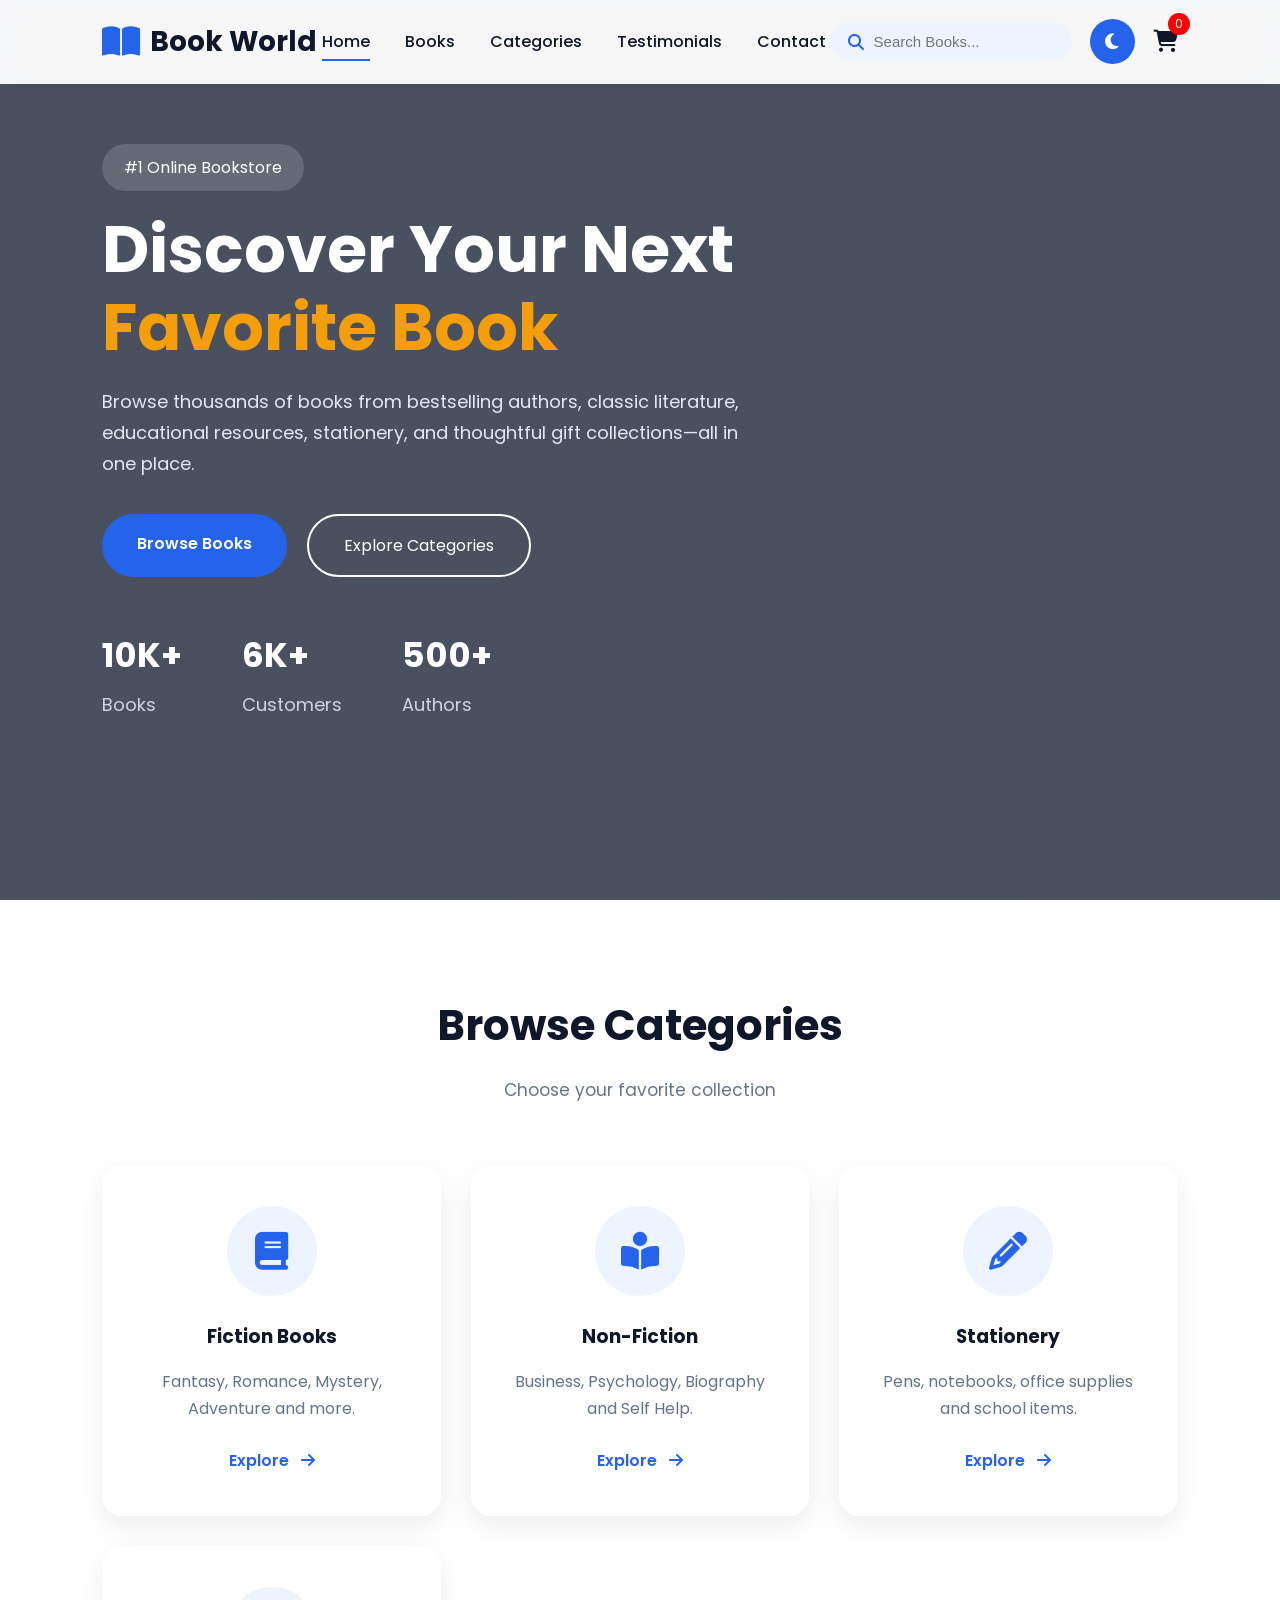
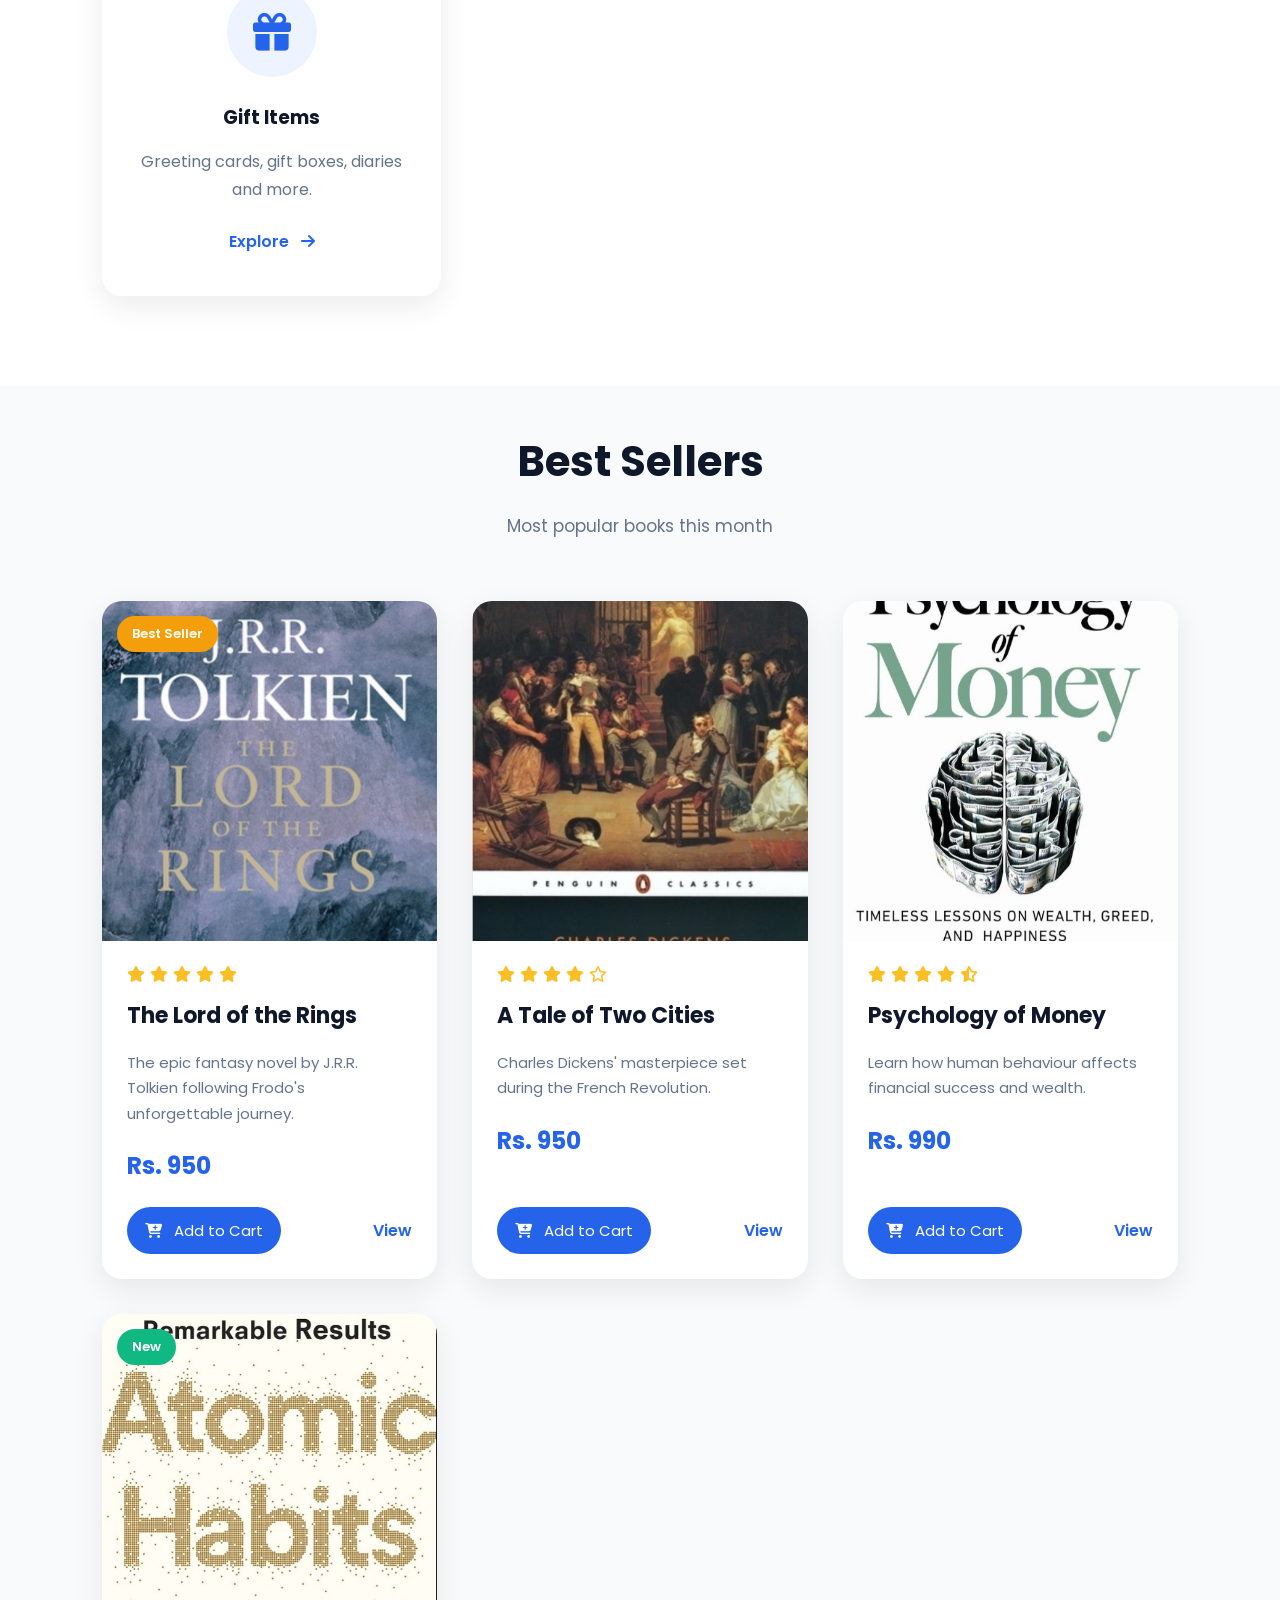
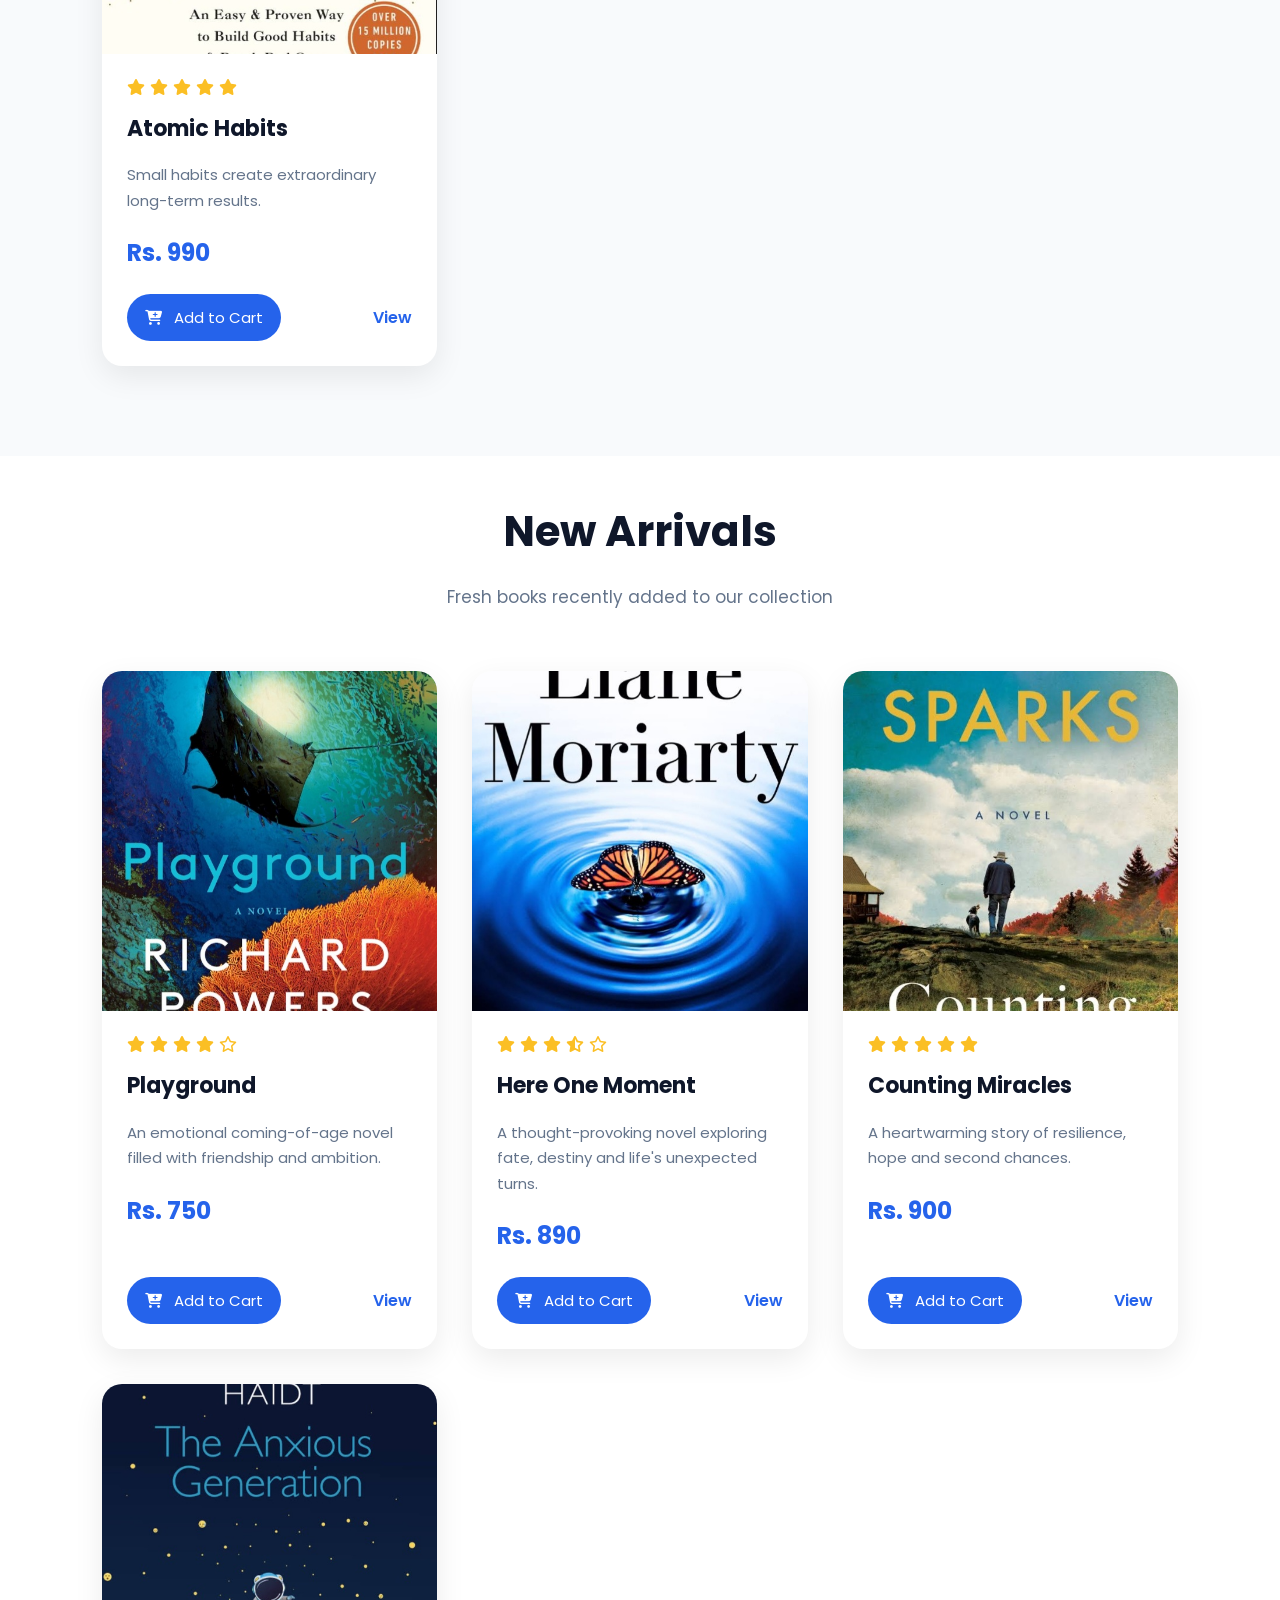
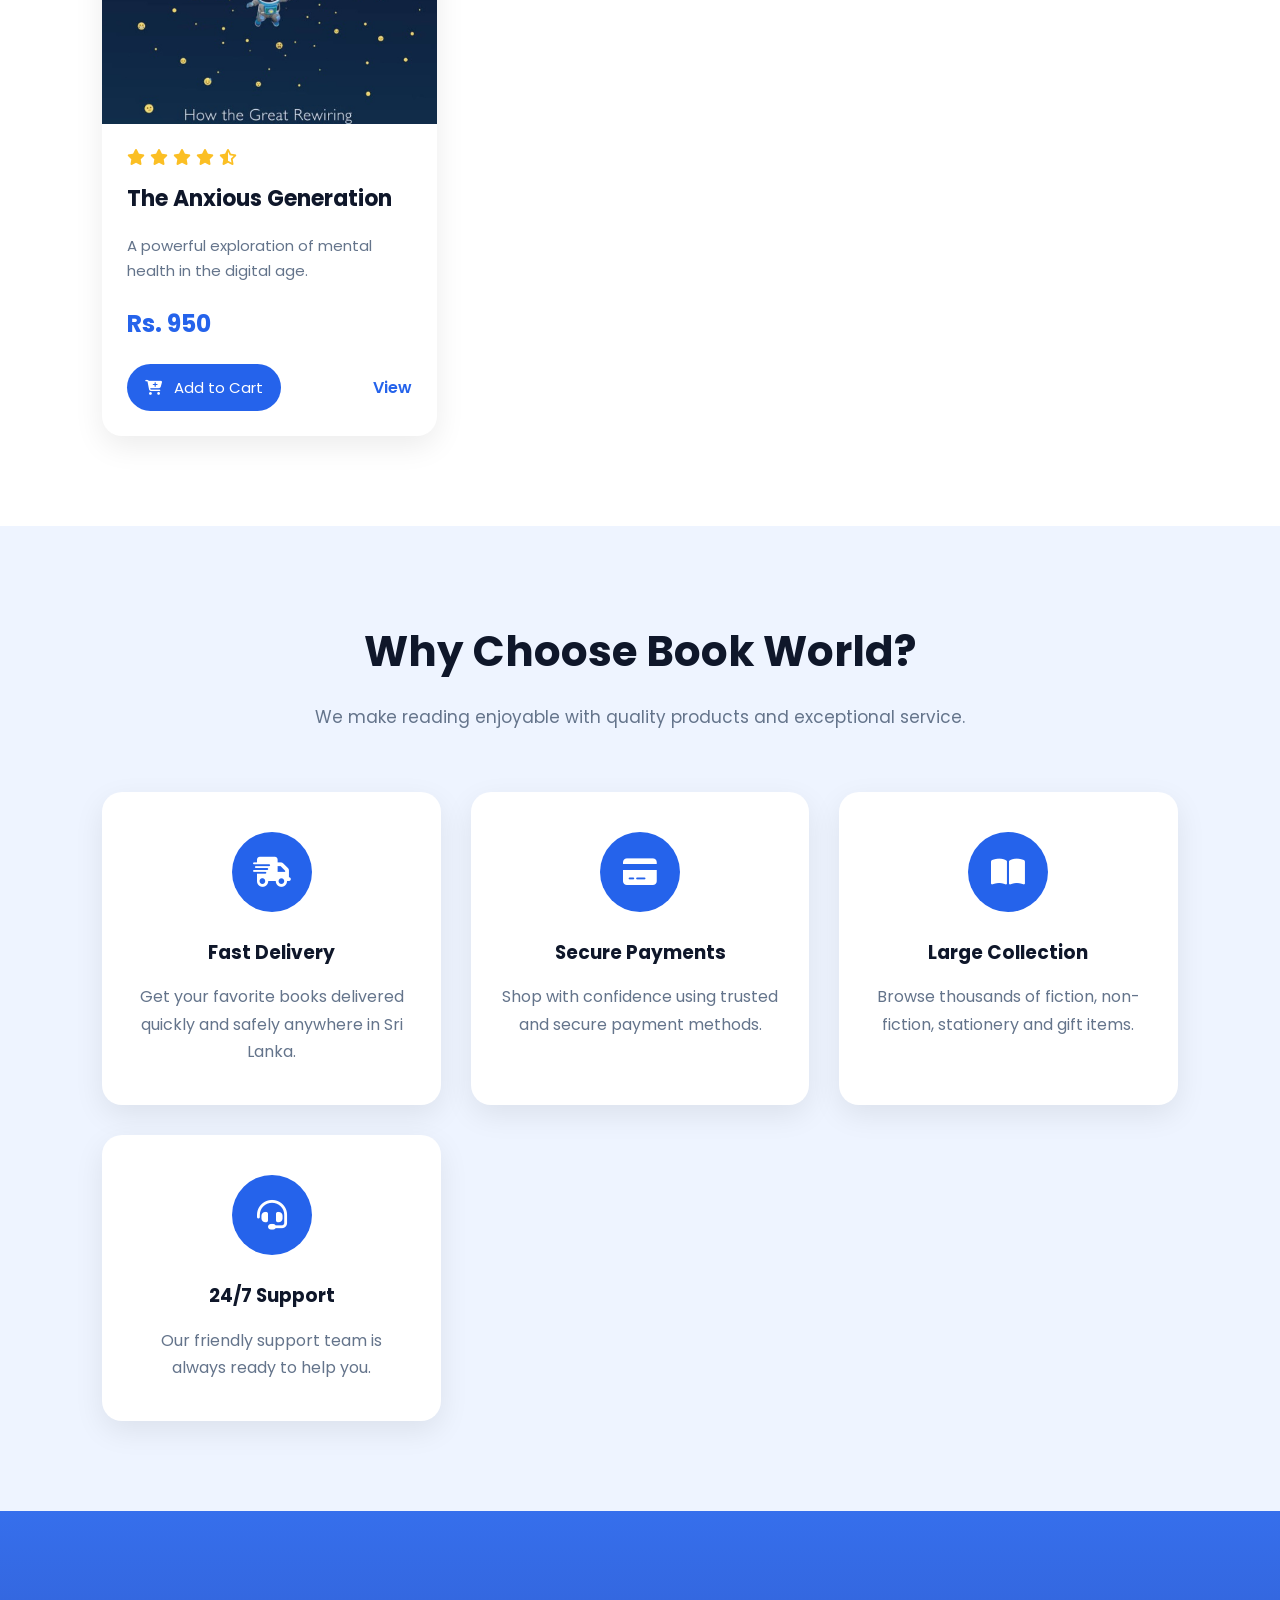
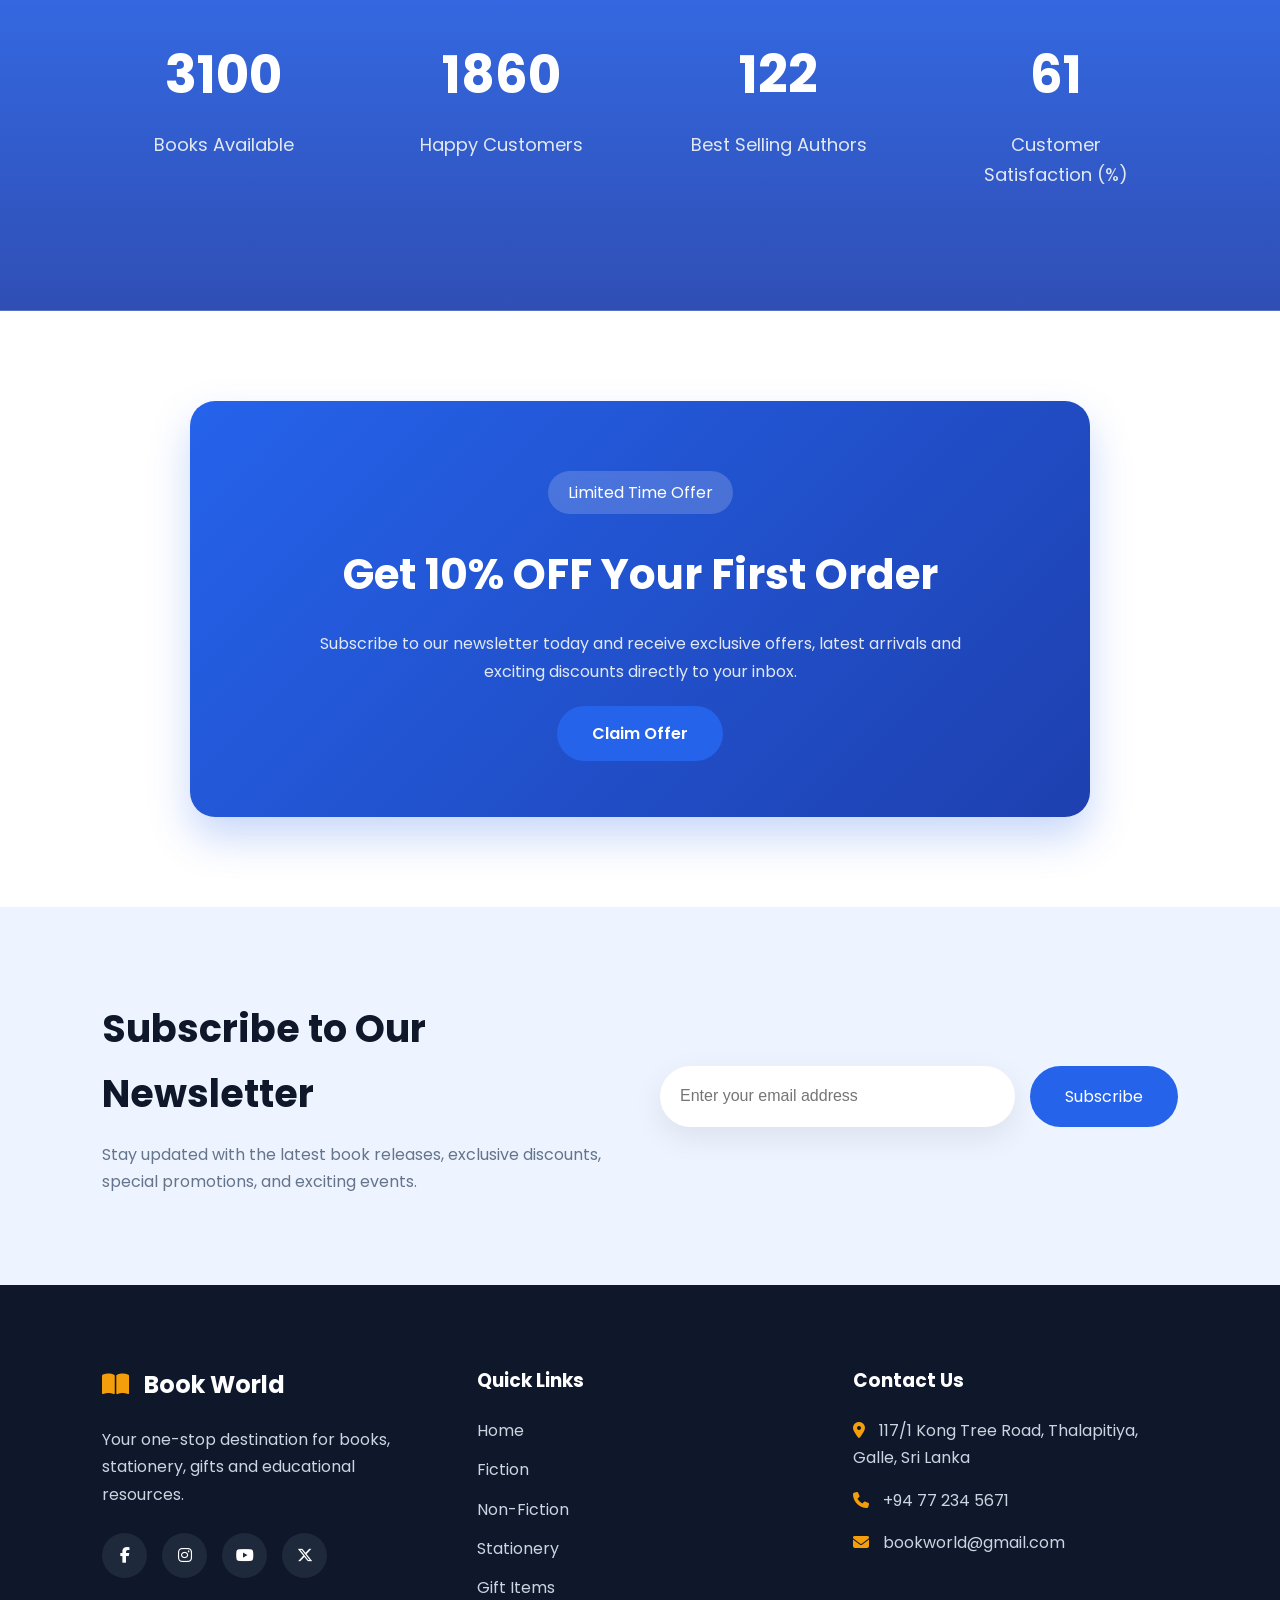
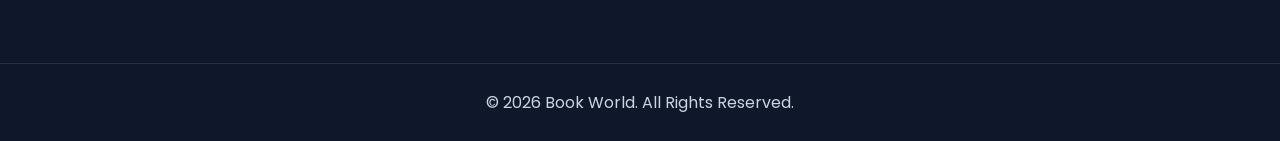
==== commit 178acd48: "Redesign contact page with FAQ and contact form" ====
--- a/index.html
+++ b/index.html
@@ -67,7 +67,7 @@
 
 <li><a href="testimonial.html">Testimonials</a></li>
 
-<li><a href="contact us.html">Contact</a></li>
+<li><a href="contact.html">Contact</a></li>
 
 </ul>
 
--- a/styles/style.css
+++ b/styles/style.css
@@ -1113,6 +1113,186 @@
 
 }
 
+/* ==========================================
+   CONTACT PAGE
+========================================== */
+
+.contact-container{
+
+    display:grid;
+
+    grid-template-columns:1fr 1fr;
+
+    gap:50px;
+
+    align-items:start;
+
+}
+
+.contact-form{
+
+    background:#ffffff;
+
+    padding:40px;
+
+    border-radius:20px;
+
+    box-shadow:var(--shadow);
+
+}
+
+.contact-form h2{
+
+    margin-bottom:30px;
+
+}
+
+.input-group{
+
+    margin-bottom:20px;
+
+}
+
+.input-group input,
+.input-group textarea{
+
+    width:100%;
+
+    padding:15px;
+
+    border:1px solid var(--border);
+
+    border-radius:12px;
+
+    font-family:inherit;
+
+    font-size:16px;
+
+    outline:none;
+
+    transition:.3s;
+
+}
+
+.input-group input:focus,
+.input-group textarea:focus{
+
+    border-color:var(--primary);
+
+}
+
+.contact-map iframe{
+
+    width:100%;
+
+    height:100%;
+
+    min-height:600px;
+
+    border:none;
+
+    border-radius:20px;
+
+    box-shadow:var(--shadow);
+
+}
+
+/* ==========================================
+   FAQ
+========================================== */
+
+.faq{
+
+    background:#F8FAFC;
+
+}
+
+.faq-container{
+
+    max-width:900px;
+
+    margin:auto;
+
+}
+
+.faq-item{
+
+    background:#ffffff;
+
+    margin-bottom:20px;
+
+    border-radius:15px;
+
+    overflow:hidden;
+
+    box-shadow:var(--shadow);
+
+}
+
+.faq-question{
+
+    width:100%;
+
+    padding:22px 30px;
+
+    border:none;
+
+    background:none;
+
+    display:flex;
+
+    justify-content:space-between;
+
+    align-items:center;
+
+    font-size:18px;
+
+    font-weight:600;
+
+    cursor:pointer;
+
+}
+
+.faq-answer{
+
+    display:none;
+
+    padding:0 30px 25px;
+
+    color:#64748B;
+
+}
+
+.faq-item.active .faq-answer{
+
+    display:block;
+
+}
+
+body.dark .contact-form,
+body.dark .faq-item{
+
+    background:#1E293B;
+
+}
+
+body.dark .input-group input,
+body.dark .input-group textarea{
+
+    background:#0F172A;
+
+    color:#ffffff;
+
+    border-color:#334155;
+
+}
+
+body.dark .faq{
+
+    background:#111827;
+
+}
+
 /* =====================================================
    DARK MODE SUPPORT
 ====================================================== */
--- a/styles/responsive.css
+++ b/styles/responsive.css
@@ -177,6 +177,14 @@
         width:100%;
     }
 
+    .contact-container{
+    grid-template-columns:1fr;
+    }
+
+    .contact-map iframe{
+        min-height:400px;
+    }
+
 }
 
 /* ==========================================
